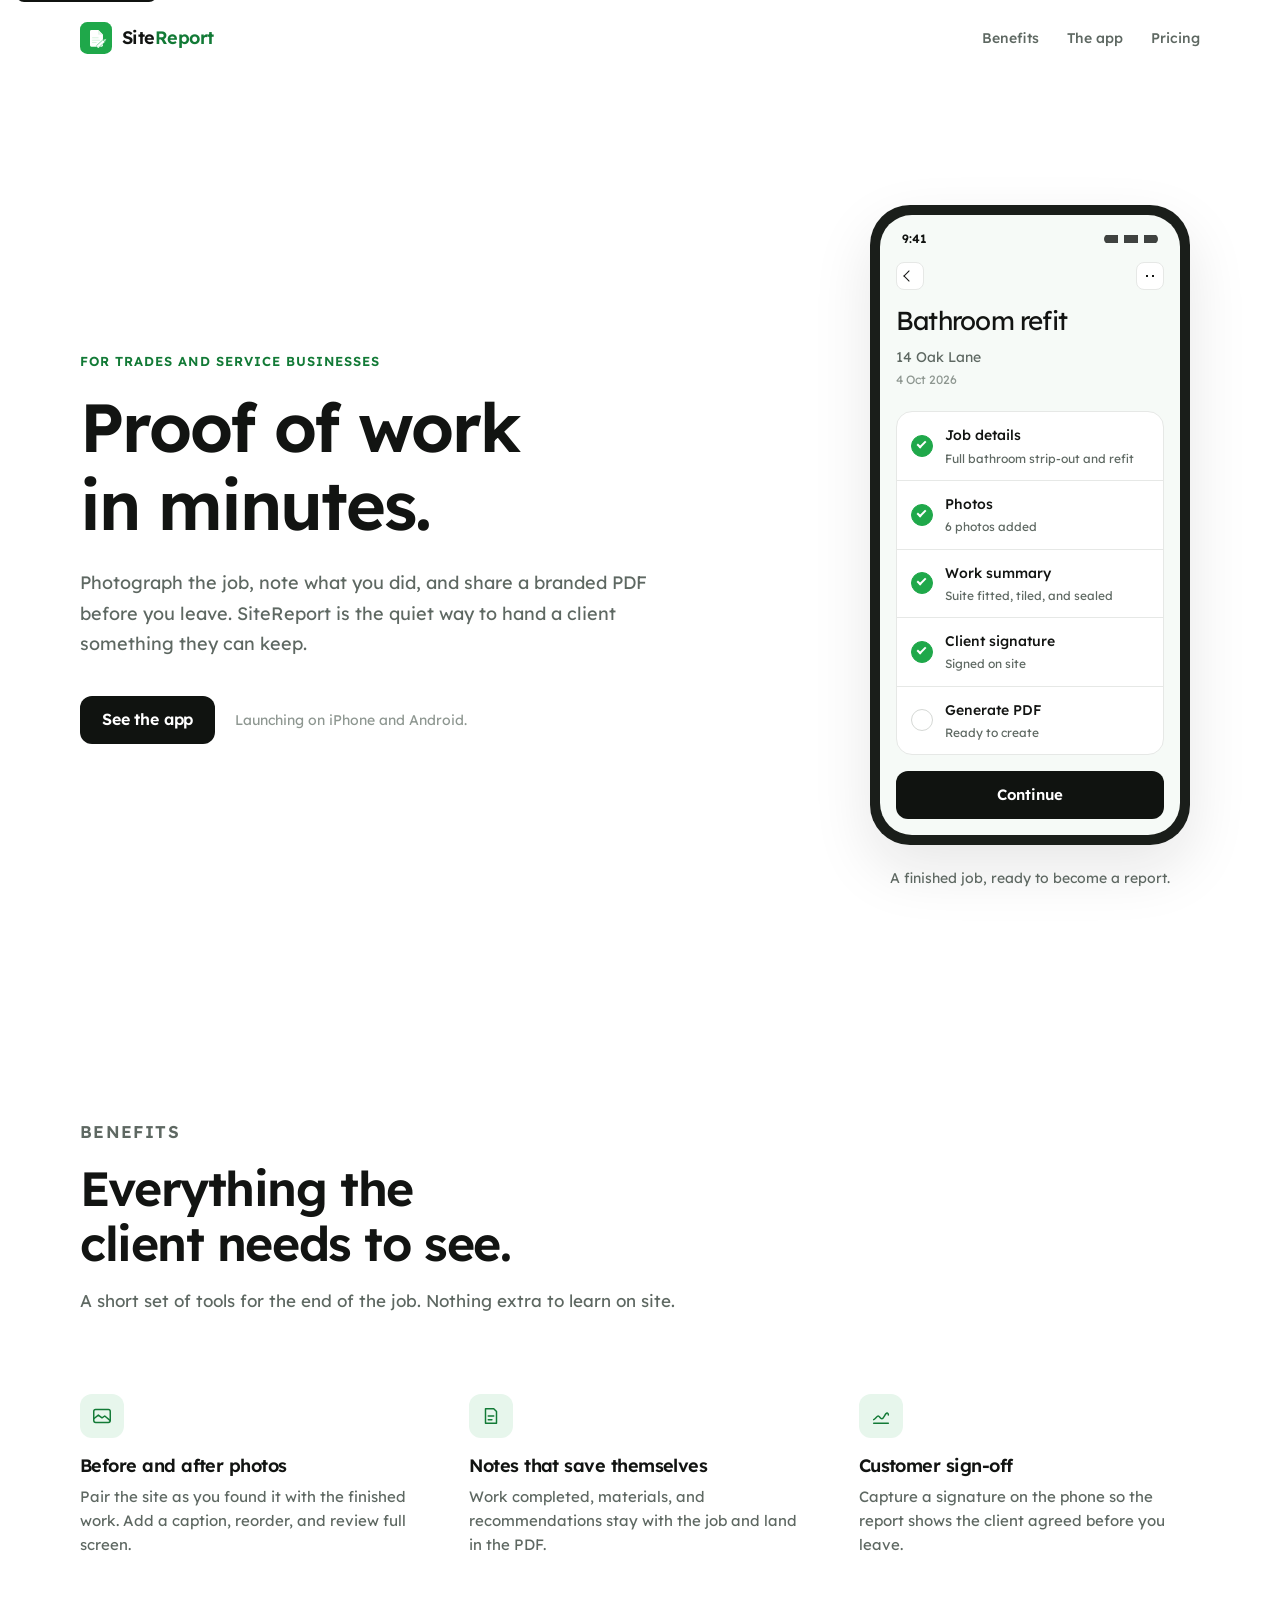
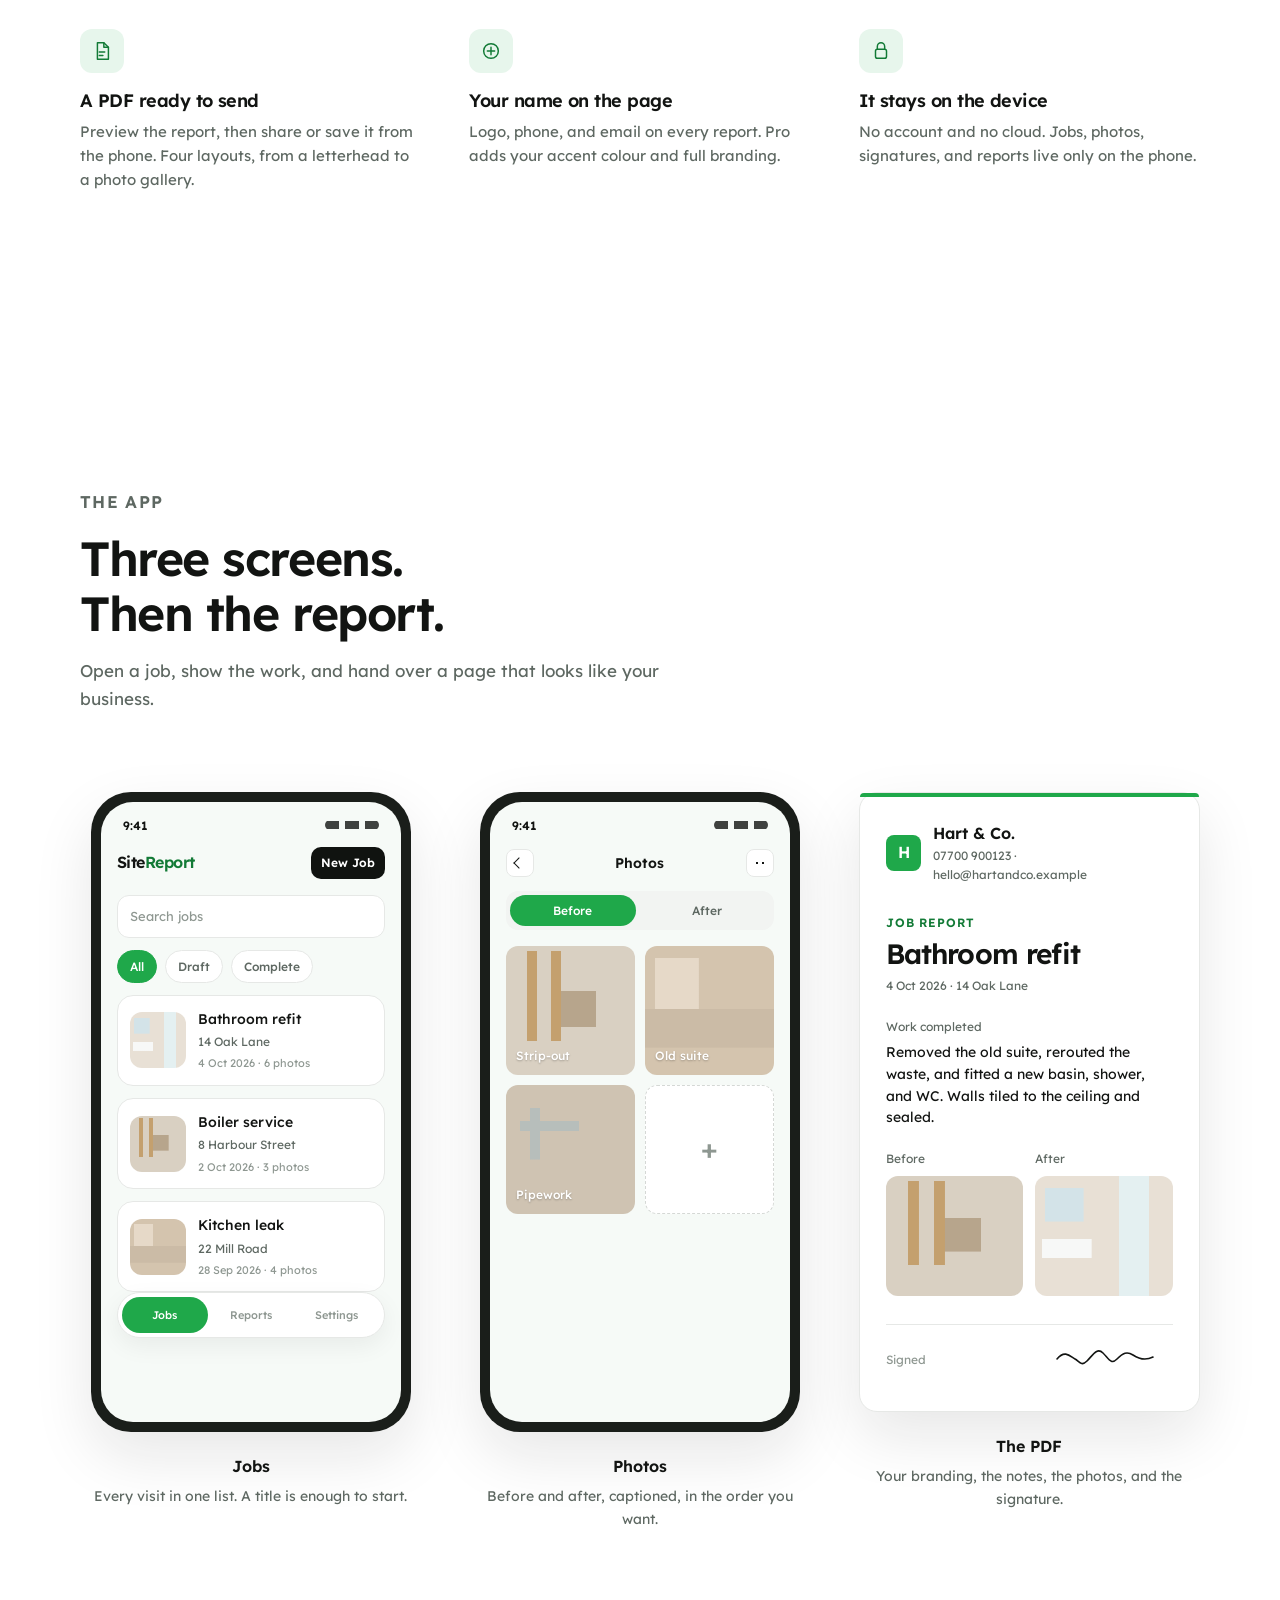
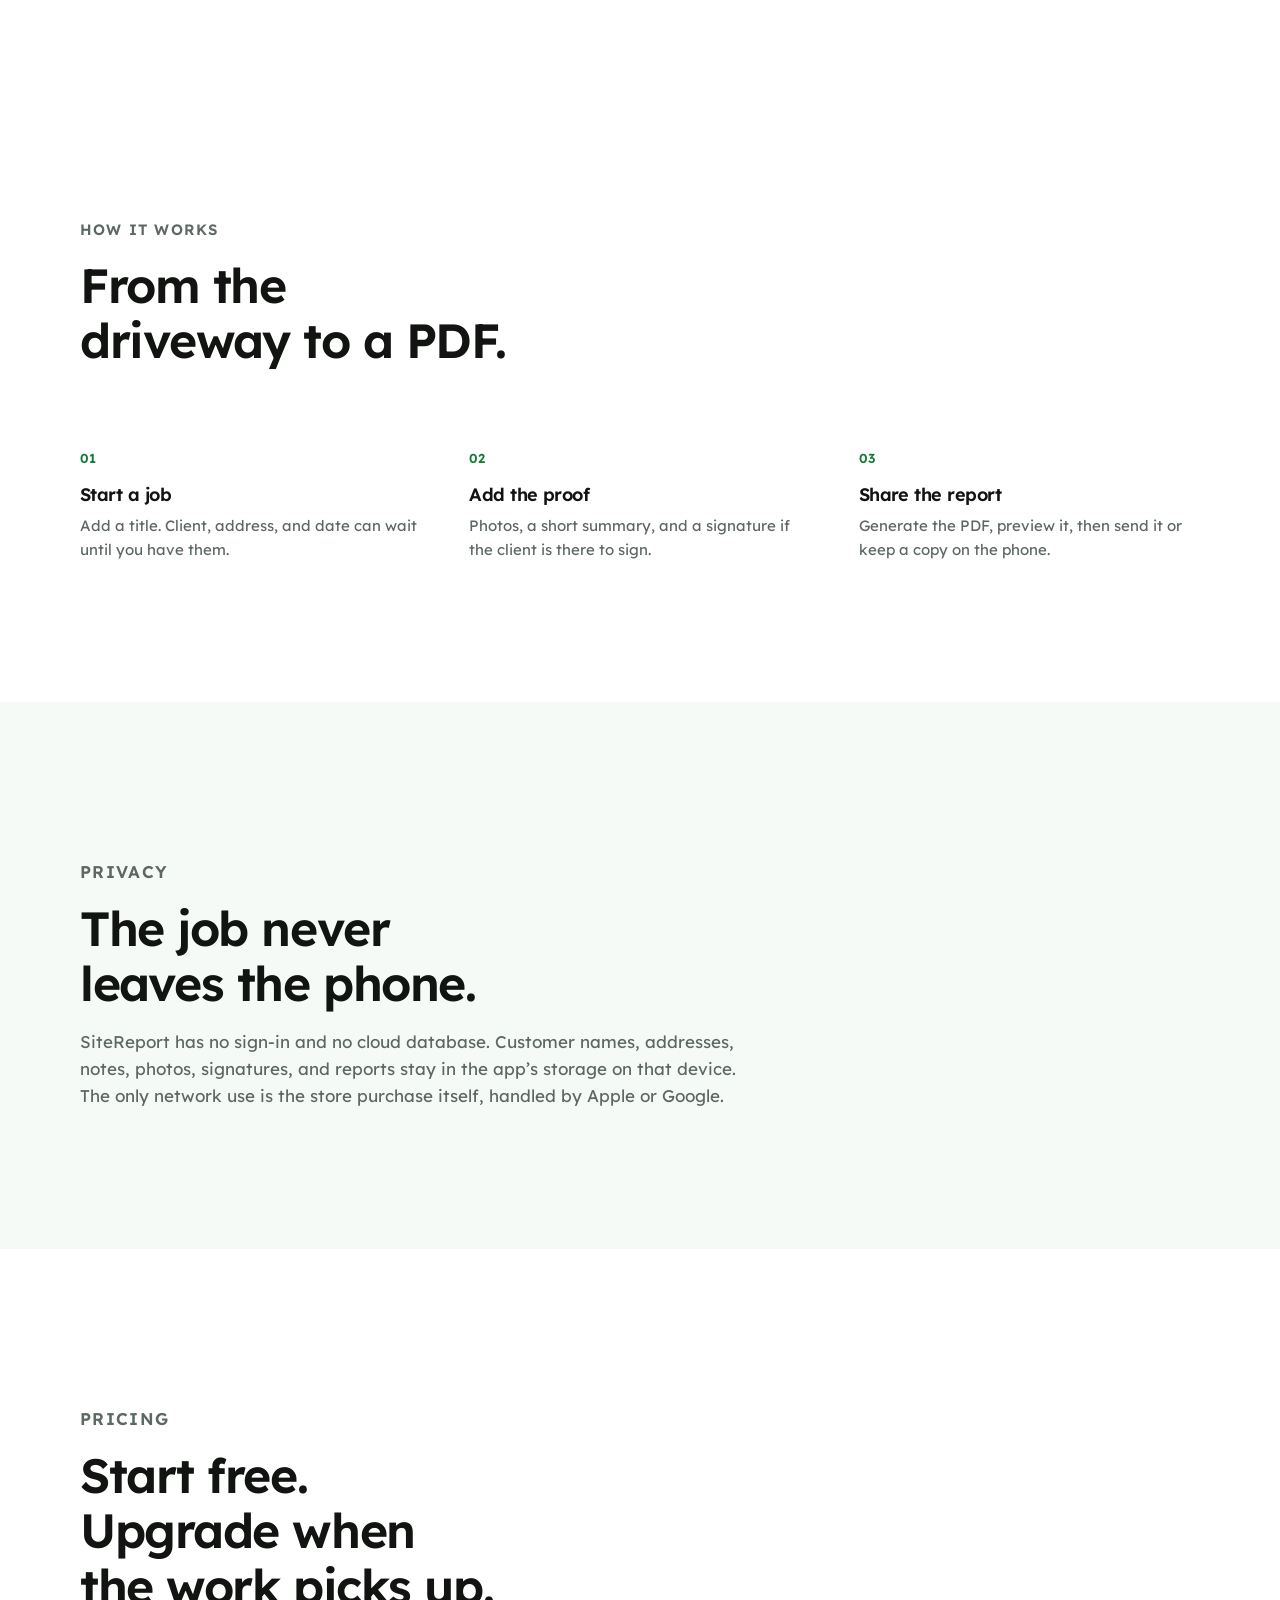
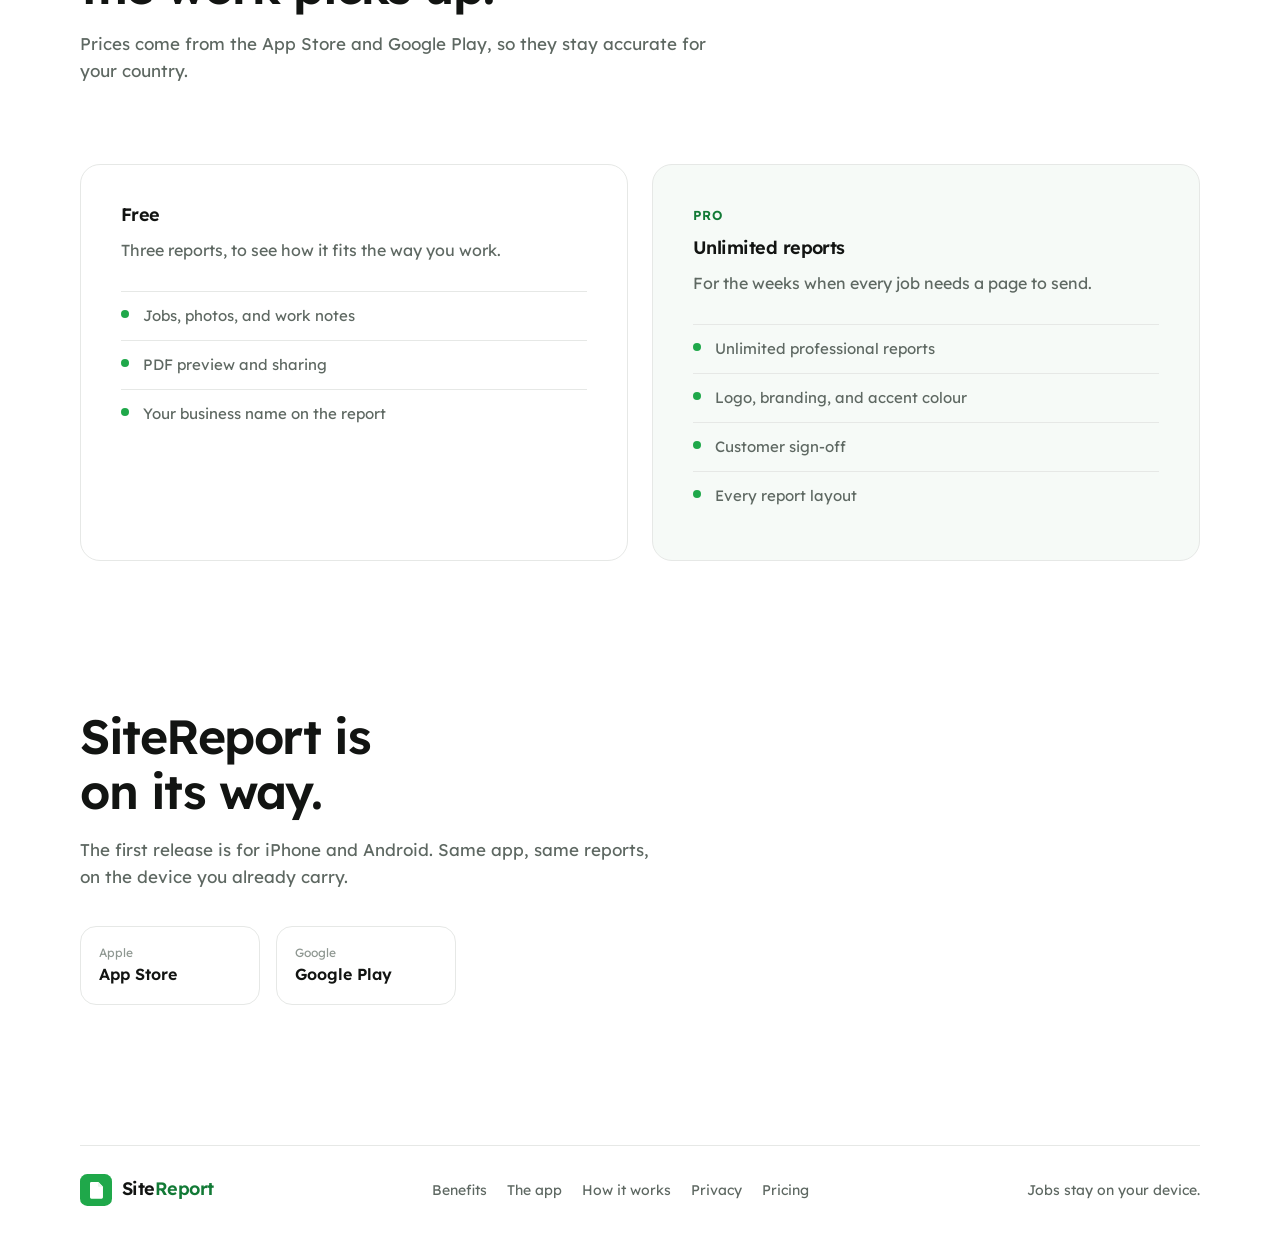
==== index.html @ b3b8bf3b "Add the SiteReport launch site. A quiet page for the app, with the product screens and the benefits " ====
<!DOCTYPE html>
<html lang="en">
  <head>
    <meta charset="utf-8" />
    <meta name="viewport" content="width=device-width, initial-scale=1" />
    <title>SiteReport — Proof of work in minutes</title>
    <meta
      name="description"
      content="SiteReport turns before-and-after photos, work notes, and an optional customer signature into a branded PDF. Built for trades and small service businesses. Jobs stay on the device."
    />
    <meta name="theme-color" content="#ffffff" />
    <link rel="icon" href="favicon.svg" type="image/svg+xml" />
    <link rel="preconnect" href="https://fonts.googleapis.com" />
    <link rel="preconnect" href="https://fonts.gstatic.com" crossorigin />
    <link
      href="https://fonts.googleapis.com/css2?family=Lexend:wght@400;500;600&display=swap"
      rel="stylesheet"
    />
    <link rel="stylesheet" href="styles.css" />
  </head>
  <body>
    <a class="skip" href="#main">Skip to content</a>

    <header class="nav">
      <div class="nav-inner">
        <a class="wordmark" href="#top" aria-label="SiteReport home">
          <svg class="mark" viewBox="0 0 96 96" aria-hidden="true">
            <rect width="96" height="96" rx="22" fill="#1FA84A" />
            <path
              d="M34 24h20.2a3 3 0 0 1 2.1.9L68 36.6a3 3 0 0 1 .9 2.1V70a4 4 0 0 1-4 4H34a4 4 0 0 1-4-4V28a4 4 0 0 1 4-4z"
              fill="#fff"
            />
            <path d="M54 24.8V36a2 2 0 0 0 2 2h11.2" fill="#E7F6EC" />
            <rect x="36" y="46" width="20" height="3" rx="1.5" fill="#D7F3E0" />
            <rect x="36" y="53" width="24" height="3" rx="1.5" fill="#D7F3E0" />
            <rect x="36" y="60" width="14" height="3" rx="1.5" fill="#D7F3E0" />
            <g transform="rotate(-42 66 64)">
              <rect x="48" y="58" width="28" height="9" rx="1.6" fill="#fff" stroke="#1FA84A" stroke-width="1.4" />
              <path d="M76 58.4L85 62.5L76 66.6Z" fill="#fff" stroke="#1FA84A" stroke-width="1.2" />
              <rect x="48" y="58" width="5" height="9" rx="1" fill="#E7F6EC" />
            </g>
          </svg>
          <span class="wordmark-name">Site<span>Report</span></span>
        </a>
        <nav class="nav-links" aria-label="Page">
          <a href="#benefits">Benefits</a>
          <a href="#app">The app</a>
          <a href="#pricing">Pricing</a>
        </nav>
      </div>
    </header>

    <main id="main">
      <section class="hero" id="top">
        <div class="hero-copy">
          <p class="eyebrow">For trades and service businesses</p>
          <h1>Proof of work in minutes.</h1>
          <p class="lede">
            Photograph the job, note what you did, and share a branded PDF before you leave.
            SiteReport is the quiet way to hand a client something they can keep.
          </p>
          <div class="hero-actions">
            <a class="btn" href="#app">See the app</a>
            <p class="hero-note">Launching on iPhone and Android.</p>
          </div>
        </div>

        <figure class="hero-device">
          <div class="device" aria-hidden="true">
            <div class="device-screen">
              <div class="status">
                <span>9:41</span>
                <span class="status-icons"></span>
              </div>
              <div class="ui-pad ui-job">
                <div class="ui-topbar">
                  <span class="back"></span>
                  <span class="more"></span>
                </div>
                <p class="ui-title">Bathroom refit</p>
                <p class="ui-sub">14 Oak Lane</p>
                <p class="ui-meta">4 Oct 2026</p>

                <div class="ui-list">
                  <div class="ui-row">
                    <span class="check on"></span>
                    <span>
                      <strong>Job details</strong>
                      <em>Full bathroom strip-out and refit</em>
                    </span>
                  </div>
                  <div class="ui-row">
                    <span class="check on"></span>
                    <span>
                      <strong>Photos</strong>
                      <em>6 photos added</em>
                    </span>
                  </div>
                  <div class="ui-row">
                    <span class="check on"></span>
                    <span>
                      <strong>Work summary</strong>
                      <em>Suite fitted, tiled, and sealed</em>
                    </span>
                  </div>
                  <div class="ui-row">
                    <span class="check on"></span>
                    <span>
                      <strong>Client signature</strong>
                      <em>Signed on site</em>
                    </span>
                  </div>
                  <div class="ui-row last">
                    <span class="check"></span>
                    <span>
                      <strong>Generate PDF</strong>
                      <em>Ready to create</em>
                    </span>
                  </div>
                </div>
              </div>
              <div class="ui-cta-wrap">
                <div class="ui-cta">Continue</div>
              </div>
            </div>
          </div>
          <figcaption>A finished job, ready to become a report.</figcaption>
        </figure>
      </section>

      <section class="section" id="benefits">
        <div class="section-intro">
          <p class="eyebrow">Benefits</p>
          <h2>Everything the client needs to see.</h2>
          <p>A short set of tools for the end of the job. Nothing extra to learn on site.</p>
        </div>

        <ul class="benefits">
          <li>
            <span class="benefit-icon" aria-hidden="true">
              <svg viewBox="0 0 24 24"><rect x="3" y="5" width="18" height="14" rx="2" /><path d="M3 15l5-4 4 3 3-2 6 5" /></svg>
            </span>
            <h3>Before and after photos</h3>
            <p>Pair the site as you found it with the finished work. Add a caption, reorder, and review full screen.</p>
          </li>
          <li>
            <span class="benefit-icon" aria-hidden="true">
              <svg viewBox="0 0 24 24"><path d="M6 4h9l3 3v13H6z" /><path d="M9 12h6M9 16h4" /></svg>
            </span>
            <h3>Notes that save themselves</h3>
            <p>Work completed, materials, and recommendations stay with the job and land in the PDF.</p>
          </li>
          <li>
            <span class="benefit-icon" aria-hidden="true">
              <svg viewBox="0 0 24 24"><path d="M4 16c2-1 3.5-4 5-4s2 3 4 3 3-5 5-6 2 2 2 2" /><path d="M4 20h16" /></svg>
            </span>
            <h3>Customer sign-off</h3>
            <p>Capture a signature on the phone so the report shows the client agreed before you leave.</p>
          </li>
          <li>
            <span class="benefit-icon" aria-hidden="true">
              <svg viewBox="0 0 24 24"><path d="M7 3h7l5 5v13H7z" /><path d="M14 3v5h5" /><path d="M9 13h6M9 17h4" /></svg>
            </span>
            <h3>A PDF ready to send</h3>
            <p>Preview the report, then share or save it from the phone. Four layouts, from a letterhead to a photo gallery.</p>
          </li>
          <li>
            <span class="benefit-icon" aria-hidden="true">
              <svg viewBox="0 0 24 24"><circle cx="12" cy="12" r="8" /><path d="M12 8v8M8 12h8" /></svg>
            </span>
            <h3>Your name on the page</h3>
            <p>Logo, phone, and email on every report. Pro adds your accent colour and full branding.</p>
          </li>
          <li>
            <span class="benefit-icon" aria-hidden="true">
              <svg viewBox="0 0 24 24"><rect x="6" y="10" width="12" height="10" rx="2" /><path d="M8 10V7a4 4 0 0 1 8 0v3" /></svg>
            </span>
            <h3>It stays on the device</h3>
            <p>No account and no cloud. Jobs, photos, signatures, and reports live only on the phone.</p>
          </li>
        </ul>
      </section>

      <section class="section gallery" id="app">
        <div class="section-intro">
          <p class="eyebrow">The app</p>
          <h2>Three screens. Then the report.</h2>
          <p>Open a job, show the work, and hand over a page that looks like your business.</p>
        </div>

        <div class="shots">
          <figure>
            <div class="device" aria-hidden="true">
              <div class="device-screen">
                <div class="status"><span>9:41</span><span class="status-icons"></span></div>
                <div class="ui-pad">
                  <div class="ui-brandrow">
                    <span class="mini-word">Site<span>Report</span></span>
                    <span class="mini-btn">New Job</span>
                  </div>
                  <div class="search">Search jobs</div>
                  <div class="chips">
                    <span class="chip on">All</span>
                    <span class="chip">Draft</span>
                    <span class="chip">Complete</span>
                  </div>
                  <div class="job-card">
                    <span class="thumb after"></span>
                    <span>
                      <strong>Bathroom refit</strong>
                      <em>14 Oak Lane</em>
                      <small>4 Oct 2026 · 6 photos</small>
                    </span>
                  </div>
                  <div class="job-card">
                    <span class="thumb rough"></span>
                    <span>
                      <strong>Boiler service</strong>
                      <em>8 Harbour Street</em>
                      <small>2 Oct 2026 · 3 photos</small>
                    </span>
                  </div>
                  <div class="job-card">
                    <span class="thumb tile"></span>
                    <span>
                      <strong>Kitchen leak</strong>
                      <em>22 Mill Road</em>
                      <small>28 Sep 2026 · 4 photos</small>
                    </span>
                  </div>
                </div>
                <div class="tabbar">
                  <div class="pill">
                    <span class="tab on">Jobs</span>
                    <span class="tab">Reports</span>
                    <span class="tab">Settings</span>
                  </div>
                </div>
              </div>
            </div>
            <figcaption>
              <strong>Jobs</strong>
              <span>Every visit in one list. A title is enough to start.</span>
            </figcaption>
          </figure>

          <figure>
            <div class="device" aria-hidden="true">
              <div class="device-screen">
                <div class="status"><span>9:41</span><span class="status-icons"></span></div>
                <div class="ui-pad">
                  <div class="ui-topbar">
                    <span class="back"></span>
                    <span class="screen-label">Photos</span>
                    <span class="more"></span>
                  </div>
                  <div class="segments">
                    <span class="seg on">Before</span>
                    <span class="seg">After</span>
                  </div>
                  <div class="photo-grid">
                    <div class="frame rough"><span>Strip-out</span></div>
                    <div class="frame rough alt"><span>Old suite</span></div>
                    <div class="frame rough deep"><span>Pipework</span></div>
                    <div class="frame add">+</div>
                  </div>
                </div>
              </div>
            </div>
            <figcaption>
              <strong>Photos</strong>
              <span>Before and after, captioned, in the order you want.</span>
            </figcaption>
          </figure>

          <figure class="paper-figure">
            <div class="paper" aria-hidden="true">
              <div class="paper-rule"></div>
              <div class="paper-head">
                <span class="paper-logo">H</span>
                <div>
                  <p class="paper-business">Hart &amp; Co.</p>
                  <p class="paper-contact">07700 900123 · hello@hartandco.example</p>
                </div>
              </div>
              <p class="paper-kicker">Job report</p>
              <h3 class="paper-title">Bathroom refit</h3>
              <p class="paper-meta">4 Oct 2026 · 14 Oak Lane</p>
              <div class="paper-block">
                <p class="paper-label">Work completed</p>
                <p>Removed the old suite, rerouted the waste, and fitted a new basin, shower, and WC. Walls tiled to the ceiling and sealed.</p>
              </div>
              <div class="compare">
                <div>
                  <p class="paper-label">Before</p>
                  <div class="frame rough small"></div>
                </div>
                <div>
                  <p class="paper-label">After</p>
                  <div class="frame after small"></div>
                </div>
              </div>
              <div class="signoff">
                <span>Signed</span>
                <svg viewBox="0 0 120 28" aria-hidden="true">
                  <path d="M4 18c8-10 14-2 18 0s6 8 12 2 10-14 16-8 8 12 14 6 10-8 16-4 12 6 20 2" />
                </svg>
              </div>
            </div>
            <figcaption>
              <strong>The PDF</strong>
              <span>Your branding, the notes, the photos, and the signature.</span>
            </figcaption>
          </figure>
        </div>
      </section>

      <section class="section steps" id="how">
        <div class="section-intro">
          <p class="eyebrow">How it works</p>
          <h2>From the driveway to a PDF.</h2>
        </div>
        <ol>
          <li>
            <span>01</span>
            <h3>Start a job</h3>
            <p>Add a title. Client, address, and date can wait until you have them.</p>
          </li>
          <li>
            <span>02</span>
            <h3>Add the proof</h3>
            <p>Photos, a short summary, and a signature if the client is there to sign.</p>
          </li>
          <li>
            <span>03</span>
            <h3>Share the report</h3>
            <p>Generate the PDF, preview it, then send it or keep a copy on the phone.</p>
          </li>
        </ol>
      </section>

      <section class="privacy" id="privacy">
        <div class="privacy-inner">
          <p class="eyebrow">Privacy</p>
          <h2>The job never leaves the phone.</h2>
          <p>
            SiteReport has no sign-in and no cloud database. Customer names, addresses, notes,
            photos, signatures, and reports stay in the app’s storage on that device. The only
            network use is the store purchase itself, handled by Apple or Google.
          </p>
        </div>
      </section>

      <section class="section" id="pricing">
        <div class="section-intro">
          <p class="eyebrow">Pricing</p>
          <h2>Start free. Upgrade when the work picks up.</h2>
          <p>Prices come from the App Store and Google Play, so they stay accurate for your country.</p>
        </div>
        <div class="plans">
          <article>
            <h3>Free</h3>
            <p class="plan-lead">Three reports, to see how it fits the way you work.</p>
            <ul>
              <li>Jobs, photos, and work notes</li>
              <li>PDF preview and sharing</li>
              <li>Your business name on the report</li>
            </ul>
          </article>
          <article class="plan-pro">
            <p class="plan-tag">Pro</p>
            <h3>Unlimited reports</h3>
            <p class="plan-lead">For the weeks when every job needs a page to send.</p>
            <ul>
              <li>Unlimited professional reports</li>
              <li>Logo, branding, and accent colour</li>
              <li>Customer sign-off</li>
              <li>Every report layout</li>
            </ul>
          </article>
        </div>
      </section>

      <section class="launch" id="download">
        <div class="launch-inner">
          <h2>SiteReport is on its way.</h2>
          <p>The first release is for iPhone and Android. Same app, same reports, on the device you already carry.</p>
          <div class="stores">
            <div>
              <span>Apple</span>
              <strong>App Store</strong>
            </div>
            <div>
              <span>Google</span>
              <strong>Google Play</strong>
            </div>
          </div>
        </div>
      </section>
    </main>

    <footer class="footer">
      <a class="wordmark" href="#top" aria-label="SiteReport home">
        <svg class="mark" viewBox="0 0 96 96" aria-hidden="true">
          <rect width="96" height="96" rx="22" fill="#1FA84A" />
          <path
            d="M34 24h20.2a3 3 0 0 1 2.1.9L68 36.6a3 3 0 0 1 .9 2.1V70a4 4 0 0 1-4 4H34a4 4 0 0 1-4-4V28a4 4 0 0 1 4-4z"
            fill="#fff"
          />
          <path d="M54 24.8V36a2 2 0 0 0 2 2h11.2" fill="#E7F6EC" />
        </svg>
        <span class="wordmark-name">Site<span>Report</span></span>
      </a>
      <nav class="footer-links" aria-label="Page">
        <a href="#benefits">Benefits</a>
        <a href="#app">The app</a>
        <a href="#how">How it works</a>
        <a href="#privacy">Privacy</a>
        <a href="#pricing">Pricing</a>
      </nav>
      <p>Jobs stay on your device.</p>
    </footer>
  </body>
</html>
---- styles.css ----
:root {
  --ink: #121412;
  --muted: #5e6862;
  --faint: #8e9791;
  --line: #e6e8e6;
  --line-strong: #d5d8d5;
  --paper: #ffffff;
  --wash: #f6faf7;
  --sunken: #f2f4f2;
  --accent: #1fa84a;
  --accent-deep: #127a36;
  --accent-soft: #e7f6ec;
  --dark: #101310;
  --shadow: 0 24px 60px rgba(16, 19, 16, 0.1);
  --content: 1120px;
  --gutter: clamp(20px, 4vw, 40px);
  --font: "Lexend", "Avenir Next", "Segoe UI", sans-serif;
}

*,
*::before,
*::after {
  box-sizing: border-box;
}

html {
  scroll-behavior: smooth;
}

body {
  margin: 0;
  color: var(--ink);
  background: var(--paper);
  font-family: var(--font);
  font-size: 16px;
  line-height: 1.6;
  font-weight: 400;
}

img,
svg {
  display: block;
  max-width: 100%;
}

a {
  color: inherit;
  text-decoration-thickness: 1px;
  text-underline-offset: 3px;
}

h1,
h2,
h3,
p {
  margin: 0;
}

h1,
h2,
h3 {
  font-weight: 600;
  letter-spacing: -0.03em;
  line-height: 1.15;
  text-wrap: balance;
}

.skip {
  position: absolute;
  left: 16px;
  top: -40px;
  background: var(--dark);
  color: #fff;
  padding: 8px 12px;
  border-radius: 8px;
  z-index: 20;
}

.skip:focus {
  top: 12px;
}

.nav {
  position: sticky;
  top: 0;
  z-index: 10;
  background: rgba(255, 255, 255, 0.92);
  backdrop-filter: blur(16px);
  border-bottom: 1px solid transparent;
}

.nav-inner,
.hero,
.section,
.privacy-inner,
.launch-inner,
.footer {
  width: min(var(--content), calc(100% - var(--gutter) * 2));
  margin-inline: auto;
}

.nav-inner {
  display: flex;
  align-items: center;
  justify-content: space-between;
  min-height: 76px;
  gap: 24px;
}

.wordmark {
  display: inline-flex;
  align-items: center;
  gap: 10px;
  text-decoration: none;
  color: var(--ink);
}

.mark {
  width: 32px;
  height: 32px;
  flex: none;
}

.wordmark-name {
  font-size: 18px;
  font-weight: 600;
  letter-spacing: -0.03em;
}

.wordmark-name span,
.mini-word span {
  color: var(--accent-deep);
}

.nav-links {
  display: flex;
  gap: 28px;
}

.nav-links a {
  color: var(--muted);
  text-decoration: none;
  font-size: 14px;
  font-weight: 500;
}

.nav-links a:hover {
  color: var(--ink);
}

.hero {
  display: grid;
  grid-template-columns: minmax(0, 1.1fr) minmax(280px, 340px);
  gap: clamp(48px, 8vw, 120px);
  align-items: center;
  padding: clamp(72px, 10vw, 128px) 0 clamp(40px, 6vw, 72px);
}

.eyebrow {
  margin-bottom: 16px;
  color: var(--accent-deep);
  font-size: 13px;
  font-weight: 600;
  letter-spacing: 0.08em;
  text-transform: uppercase;
}

.hero h1 {
  font-size: clamp(44px, 5.4vw, 68px);
  max-width: 11ch;
}

.lede,
.section-intro p,
.privacy p,
.launch p,
.plan-lead {
  color: var(--muted);
}

.lede {
  max-width: 38rem;
  margin-top: 24px;
  font-size: 18px;
  line-height: 1.7;
}

.hero-actions {
  display: flex;
  align-items: center;
  gap: 20px;
  margin-top: 36px;
  flex-wrap: wrap;
}

.btn {
  display: inline-flex;
  align-items: center;
  justify-content: center;
  min-height: 48px;
  padding: 0 22px;
  border-radius: 12px;
  background: var(--dark);
  color: #fff;
  text-decoration: none;
  font-weight: 600;
  letter-spacing: -0.01em;
}

.btn:hover {
  background: #262b26;
}

.hero-note {
  color: var(--faint);
  font-size: 14px;
}

.hero-device {
  margin: 0;
}

.hero-device figcaption,
.shots figcaption span {
  color: var(--muted);
}

.hero-device figcaption {
  margin-top: 22px;
  text-align: center;
  font-size: 14px;
}

.device {
  width: min(100%, 320px);
  margin-inline: auto;
  padding: 10px;
  border-radius: 40px;
  background: #1a1e1a;
  box-shadow: var(--shadow);
}

.device-screen {
  display: flex;
  flex-direction: column;
  min-height: 620px;
  overflow: hidden;
  border-radius: 32px;
  background: var(--wash);
  color: var(--ink);
}

.status {
  display: flex;
  justify-content: space-between;
  align-items: center;
  padding: 14px 22px 0;
  font-size: 12px;
  font-weight: 600;
}

.status-icons {
  width: 54px;
  height: 10px;
  border-radius: 99px;
  background:
    linear-gradient(#121412, #121412) 0 50% / 14px 8px no-repeat,
    linear-gradient(#121412, #121412) 20px 50% / 14px 8px no-repeat,
    linear-gradient(#121412, #121412) 40px 50% / 14px 8px no-repeat;
  opacity: 0.8;
}

.ui-pad {
  padding: 12px 16px 0;
}

.ui-topbar,
.ui-brandrow {
  display: flex;
  align-items: center;
  justify-content: space-between;
  min-height: 32px;
}

.back,
.more {
  width: 28px;
  height: 28px;
  border-radius: 8px;
  background: var(--paper);
  border: 1px solid var(--line);
  position: relative;
}

.back::before {
  content: "";
  position: absolute;
  inset: 9px 10px 9px 8px;
  border-left: 1.5px solid var(--ink);
  border-bottom: 1.5px solid var(--ink);
  transform: rotate(45deg);
}

.more::before {
  content: "";
  position: absolute;
  left: 7px;
  right: 7px;
  top: 12px;
  height: 2px;
  background: radial-gradient(circle, var(--ink) 1.2px, transparent 1.4px) 0 0 / 6px 2px;
}

.screen-label {
  font-size: 14px;
  font-weight: 600;
}

.ui-title,
.paper-title {
  margin-top: 8px;
  font-size: 26px;
  letter-spacing: -0.03em;
}

.ui-sub {
  margin-top: 4px;
  color: var(--muted);
  font-size: 14px;
}

.ui-meta {
  margin-top: 2px;
  color: var(--faint);
  font-size: 12px;
}

.ui-list {
  margin-top: 22px;
  background: var(--paper);
  border: 1px solid var(--line);
  border-radius: 16px;
  overflow: hidden;
}

.ui-row {
  display: flex;
  gap: 12px;
  align-items: center;
  padding: 12px 14px;
  border-bottom: 1px solid var(--line);
}

.ui-row.last {
  border-bottom: 0;
}

.ui-row strong,
.job-card strong {
  display: block;
  font-size: 14px;
  font-weight: 500;
}

.ui-row em,
.job-card em {
  display: block;
  margin-top: 2px;
  color: var(--muted);
  font-style: normal;
  font-size: 12px;
}

.check {
  width: 22px;
  height: 22px;
  flex: none;
  border-radius: 50%;
  border: 1.5px solid var(--line-strong);
}

.check.on {
  border-color: var(--accent);
  background: var(--accent);
}

.check.on::after {
  content: "";
  display: block;
  width: 5px;
  height: 9px;
  margin: 3px 0 0 7px;
  border: solid #fff;
  border-width: 0 2px 2px 0;
  transform: rotate(45deg);
}

.ui-cta-wrap {
  margin-top: auto;
  padding: 16px;
}

.ui-cta,
.mini-btn {
  display: flex;
  align-items: center;
  justify-content: center;
  height: 48px;
  border-radius: 12px;
  background: var(--dark);
  color: #fff;
  font-size: 15px;
  font-weight: 600;
}

.mini-btn {
  height: 32px;
  padding: 0 10px;
  border-radius: 10px;
  font-size: 12px;
}

.tabbar {
  padding: 0 16px 16px;
}

.pill {
  display: grid;
  grid-template-columns: repeat(3, 1fr);
  padding: 4px;
  border-radius: 999px;
  background: var(--paper);
  border: 1px solid var(--line);
  box-shadow: 0 8px 24px rgba(16, 19, 16, 0.06);
}

.tab {
  display: flex;
  align-items: center;
  justify-content: center;
  min-height: 36px;
  border-radius: 999px;
  color: var(--faint);
  font-size: 11px;
  font-weight: 500;
}

.tab.on {
  background: var(--accent);
  color: #fff;
}

.section {
  padding: clamp(88px, 12vw, 140px) 0;
}

.section-intro {
  max-width: 640px;
  margin-bottom: clamp(48px, 7vw, 80px);
}

.section-intro h2,
.privacy h2,
.launch h2 {
  font-size: clamp(32px, 4vw, 48px);
  max-width: 16ch;
}

.section-intro p,
.privacy p {
  margin-top: 16px;
  font-size: 17px;
  max-width: 42rem;
}

.benefits {
  display: grid;
  grid-template-columns: repeat(3, minmax(0, 1fr));
  gap: 72px 48px;
  margin: 0;
  padding: 0;
  list-style: none;
}

.benefit-icon {
  display: grid;
  place-items: center;
  width: 44px;
  height: 44px;
  margin-bottom: 18px;
  border-radius: 12px;
  background: var(--accent-soft);
}

.benefit-icon svg {
  width: 22px;
  height: 22px;
  fill: none;
  stroke: var(--accent-deep);
  stroke-width: 1.6;
  stroke-linecap: round;
  stroke-linejoin: round;
}

.benefits h3,
.steps h3,
.plans h3 {
  font-size: 18px;
}

.benefits p,
.steps p,
.plans li {
  margin-top: 8px;
  color: var(--muted);
  font-size: 15px;
}

.shots {
  display: grid;
  grid-template-columns: repeat(3, minmax(0, 1fr));
  gap: clamp(28px, 4vw, 48px);
  align-items: start;
}

.shots figure {
  margin: 0;
}

.shots figcaption {
  display: grid;
  gap: 6px;
  margin-top: 22px;
  text-align: center;
}

.shots figcaption strong {
  font-weight: 600;
}

.shots figcaption span {
  font-size: 14px;
}

.mini-word {
  font-size: 16px;
  font-weight: 600;
  letter-spacing: -0.03em;
}

.search {
  margin-top: 16px;
  padding: 10px 12px;
  border-radius: 12px;
  background: var(--paper);
  border: 1px solid var(--line);
  color: var(--faint);
  font-size: 13px;
}

.chips,
.segments {
  display: flex;
  gap: 8px;
  margin-top: 12px;
}

.chip,
.seg {
  padding: 6px 12px;
  border-radius: 999px;
  background: var(--paper);
  border: 1px solid var(--line);
  color: var(--muted);
  font-size: 12px;
  font-weight: 500;
}

.chip.on,
.seg.on {
  background: var(--accent);
  border-color: var(--accent);
  color: #fff;
}

.segments {
  padding: 4px;
  border-radius: 12px;
  background: var(--sunken);
}

.seg {
  flex: 1;
  text-align: center;
  border: 0;
  background: transparent;
}

.job-card {
  display: flex;
  gap: 12px;
  align-items: center;
  margin-top: 12px;
  padding: 12px;
  border-radius: 16px;
  background: var(--paper);
  border: 1px solid var(--line);
}

.job-card small {
  display: block;
  margin-top: 4px;
  color: var(--faint);
  font-size: 11px;
}

.thumb,
.frame {
  position: relative;
  overflow: hidden;
  border-radius: 12px;
  background: #e7dfd4;
}

.thumb {
  width: 56px;
  height: 56px;
  flex: none;
}

.photo-grid {
  display: grid;
  grid-template-columns: 1fr 1fr;
  gap: 10px;
  margin-top: 16px;
}

.frame {
  aspect-ratio: 1;
}

.frame span {
  position: absolute;
  left: 10px;
  bottom: 10px;
  color: #fff;
  font-size: 12px;
  font-weight: 500;
  text-shadow: 0 1px 2px rgba(0, 0, 0, 0.25);
}

.frame.add {
  display: grid;
  place-items: center;
  background: var(--paper);
  border: 1px dashed var(--line-strong);
  color: var(--faint);
  font-size: 28px;
  font-weight: 500;
}

.frame.rough,
.thumb.rough {
  background:
    linear-gradient(#c4a06e, #c4a06e) 18% 12% / 8% 70% no-repeat,
    linear-gradient(#c4a06e, #c4a06e) 38% 12% / 8% 70% no-repeat,
    linear-gradient(#b7a58c, #b7a58c) 58% 48% / 28% 28% no-repeat,
    #d9d0c2;
}

.frame.rough.alt,
.thumb.tile {
  background:
    linear-gradient(#cbbba6, #cbbba6) 0 70% / 100% 30% no-repeat,
    linear-gradient(#e6d9c8, #e6d9c8) 12% 16% / 34% 40% no-repeat,
    #d4c4ae;
}

.frame.rough.deep {
  background:
    linear-gradient(#b7bebb, #b7bebb) 20% 30% / 46% 8% no-repeat,
    linear-gradient(#b7bebb, #b7bebb) 20% 30% / 8% 40% no-repeat,
    #cfc3b2;
}

.frame.after,
.thumb.after,
.frame.after.small {
  background:
    linear-gradient(#d3e3e8, #d3e3e8) 10% 14% / 28% 28% no-repeat,
    linear-gradient(#f7f8f7, #f7f8f7) 8% 62% / 36% 16% no-repeat,
    linear-gradient(#e4f0f1, #e4f0f1) 78% 0 / 22% 100% no-repeat,
    #e8e0d5;
}

.paper {
  min-height: 620px;
  padding: 28px 26px 24px;
  border-radius: 18px;
  background: #fff;
  border: 1px solid var(--line);
  box-shadow: var(--shadow);
}

.paper-rule {
  height: 4px;
  margin: -28px -26px 24px;
  border-radius: 18px 18px 0 0;
  background: var(--accent);
}

.paper-head {
  display: flex;
  gap: 12px;
  align-items: center;
}

.paper-logo {
  display: grid;
  place-items: center;
  width: 36px;
  height: 36px;
  border-radius: 8px;
  background: var(--accent);
  color: #fff;
  font-weight: 600;
}

.paper-business {
  font-weight: 600;
}

.paper-contact,
.paper-kicker,
.paper-meta,
.paper-label {
  color: var(--muted);
  font-size: 12px;
}

.paper-kicker {
  margin-top: 28px;
  letter-spacing: 0.08em;
  text-transform: uppercase;
  font-weight: 600;
  color: var(--accent-deep);
}

.paper-title {
  margin-top: 6px;
  font-size: 28px;
}

.paper-meta {
  margin-top: 6px;
}

.paper-block {
  margin-top: 22px;
}

.paper-block p:last-child {
  margin-top: 6px;
  font-size: 14px;
  line-height: 1.55;
}

.compare {
  display: grid;
  grid-template-columns: 1fr 1fr;
  gap: 12px;
  margin-top: 20px;
}

.frame.small {
  height: 120px;
  margin-top: 8px;
  aspect-ratio: auto;
}

.signoff {
  display: flex;
  align-items: flex-end;
  justify-content: space-between;
  margin-top: 28px;
  padding-top: 16px;
  border-top: 1px solid var(--line);
  color: var(--faint);
  font-size: 12px;
}

.signoff svg {
  width: 120px;
  height: 28px;
  fill: none;
  stroke: var(--ink);
  stroke-width: 1.6;
  stroke-linecap: round;
}

.steps ol {
  display: grid;
  grid-template-columns: repeat(3, minmax(0, 1fr));
  gap: 48px;
  margin: 0;
  padding: 0;
  list-style: none;
}

.steps li span {
  display: block;
  margin-bottom: 16px;
  color: var(--accent-deep);
  font-size: 13px;
  font-weight: 600;
  letter-spacing: 0.08em;
}

.privacy {
  background: var(--wash);
}

.privacy-inner {
  padding: clamp(88px, 12vw, 140px) 0;
}

.privacy h2 {
  max-width: 14ch;
}

.plans {
  display: grid;
  grid-template-columns: 1fr 1fr;
  gap: 24px;
}

.plans article {
  padding: clamp(28px, 4vw, 40px);
  border: 1px solid var(--line);
  border-radius: 20px;
}

.plan-pro {
  background: var(--wash);
  border-color: transparent;
}

.plan-tag {
  margin-bottom: 12px;
  color: var(--accent-deep);
  font-size: 13px;
  font-weight: 600;
  letter-spacing: 0.08em;
  text-transform: uppercase;
}

.plan-lead {
  margin-top: 12px;
  max-width: 28rem;
}

.plans ul {
  margin: 28px 0 0;
  padding: 0;
  list-style: none;
}

.plans li {
  position: relative;
  margin-top: 0;
  padding: 12px 0 12px 22px;
  border-top: 1px solid var(--line);
}

.plans li::before {
  content: "";
  position: absolute;
  left: 0;
  top: 18px;
  width: 8px;
  height: 8px;
  border-radius: 50%;
  background: var(--accent);
}

.launch {
  padding-bottom: clamp(88px, 12vw, 140px);
}

.launch-inner {
  padding-top: 8px;
}

.launch h2 {
  max-width: 16ch;
}

.launch p {
  max-width: 36rem;
  margin-top: 16px;
  font-size: 17px;
}

.stores {
  display: flex;
  gap: 16px;
  margin-top: 36px;
  flex-wrap: wrap;
}

.stores div {
  min-width: 180px;
  padding: 16px 18px;
  border: 1px solid var(--line);
  border-radius: 16px;
}

.stores span {
  display: block;
  color: var(--faint);
  font-size: 12px;
}

.stores strong {
  font-weight: 600;
}

.footer {
  display: flex;
  align-items: center;
  justify-content: space-between;
  gap: 20px 32px;
  flex-wrap: wrap;
  padding: 28px 0 36px;
  border-top: 1px solid var(--line);
}

.footer-links {
  display: flex;
  flex-wrap: wrap;
  gap: 8px 20px;
}

.footer-links a {
  color: var(--muted);
  text-decoration: none;
  font-size: 14px;
}

.footer-links a:hover {
  color: var(--ink);
}

.footer p {
  color: var(--muted);
  font-size: 14px;
}

:focus-visible {
  outline: 2px solid var(--accent-deep);
  outline-offset: 3px;
}

@media (max-width: 980px) {
  .hero,
  .benefits,
  .shots,
  .steps ol,
  .plans {
    grid-template-columns: 1fr;
  }

  .hero {
    justify-items: start;
  }

  .hero-device {
    width: min(100%, 360px);
  }

  .benefits {
    gap: 40px;
  }

  .paper,
  .device-screen {
    min-height: 0;
  }
}

@media (max-width: 720px) {
  .nav-links {
    display: none;
  }

  .footer {
    align-items: flex-start;
    flex-direction: column;
  }

  .hero h1,
  .section-intro h2,
  .privacy h2,
  .launch h2 {
    max-width: none;
  }
}

@media (prefers-reduced-motion: reduce) {
  html {
    scroll-behavior: auto;
  }
}
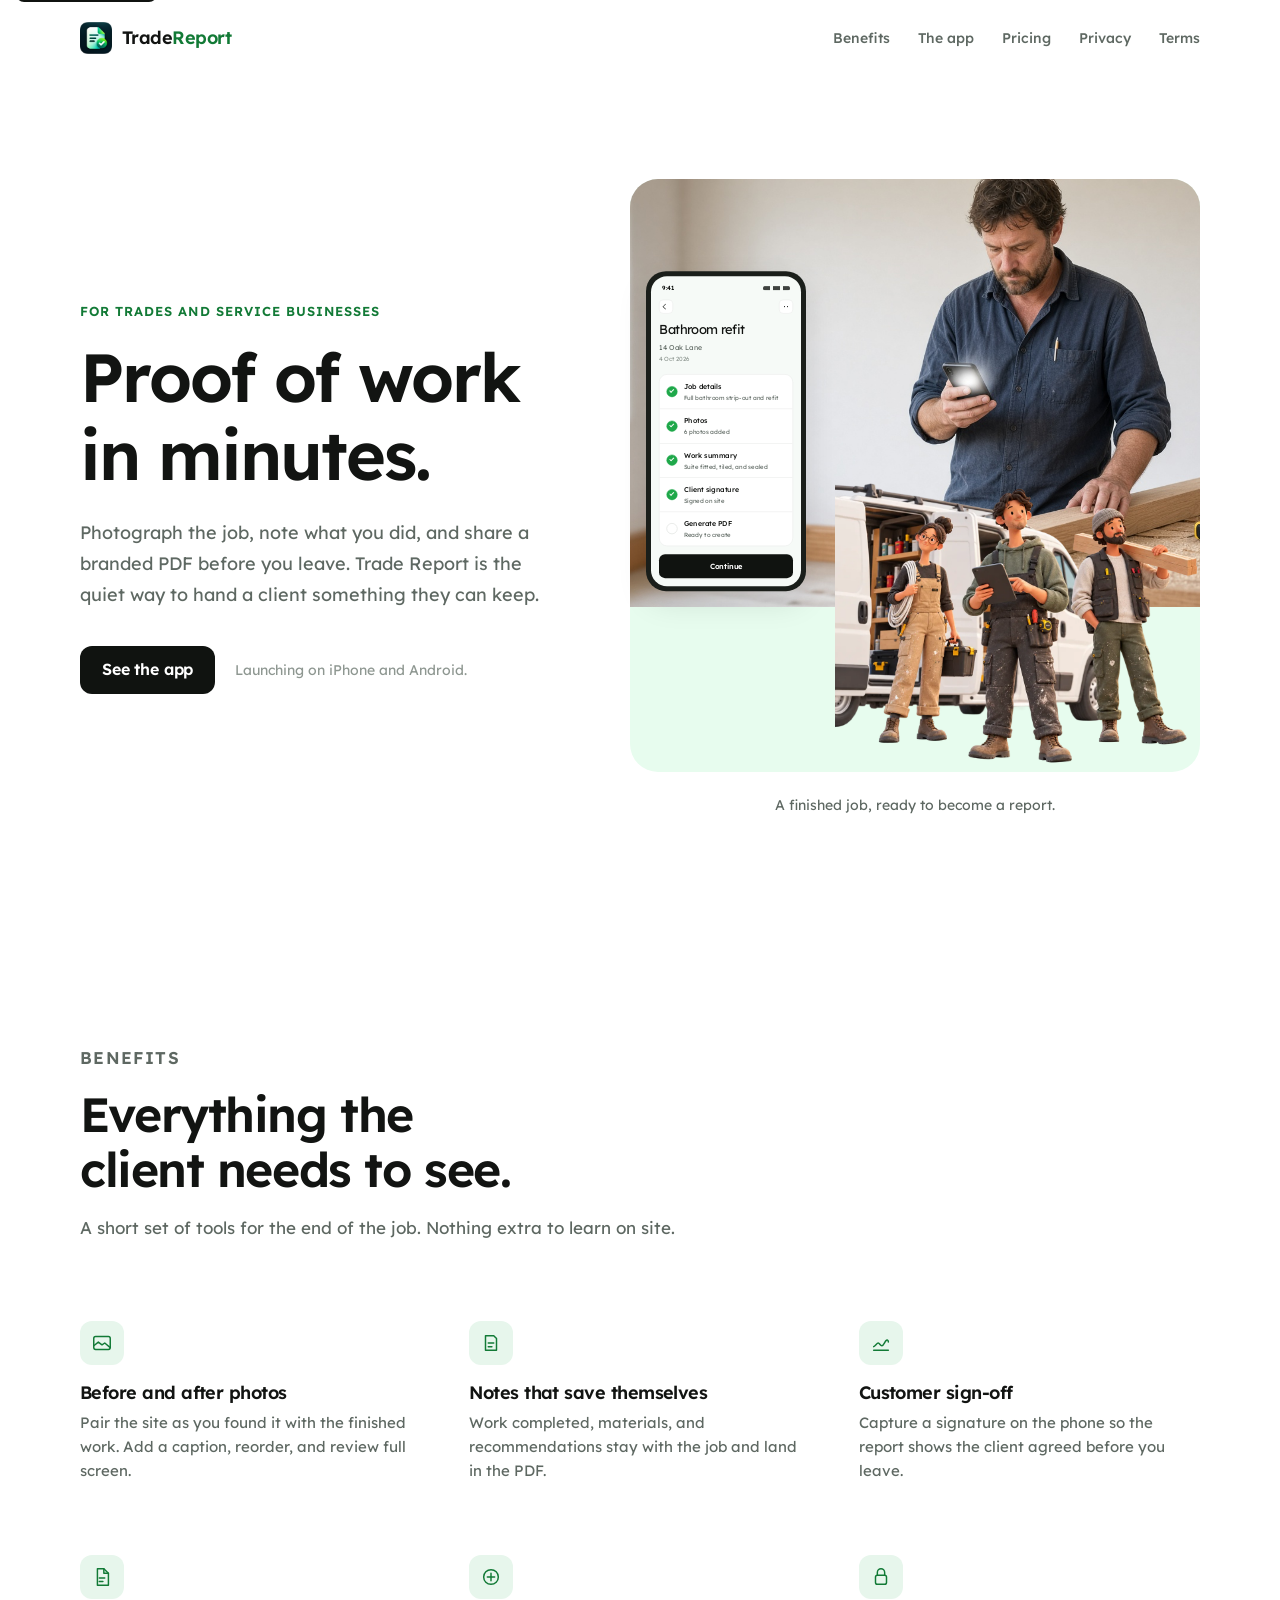
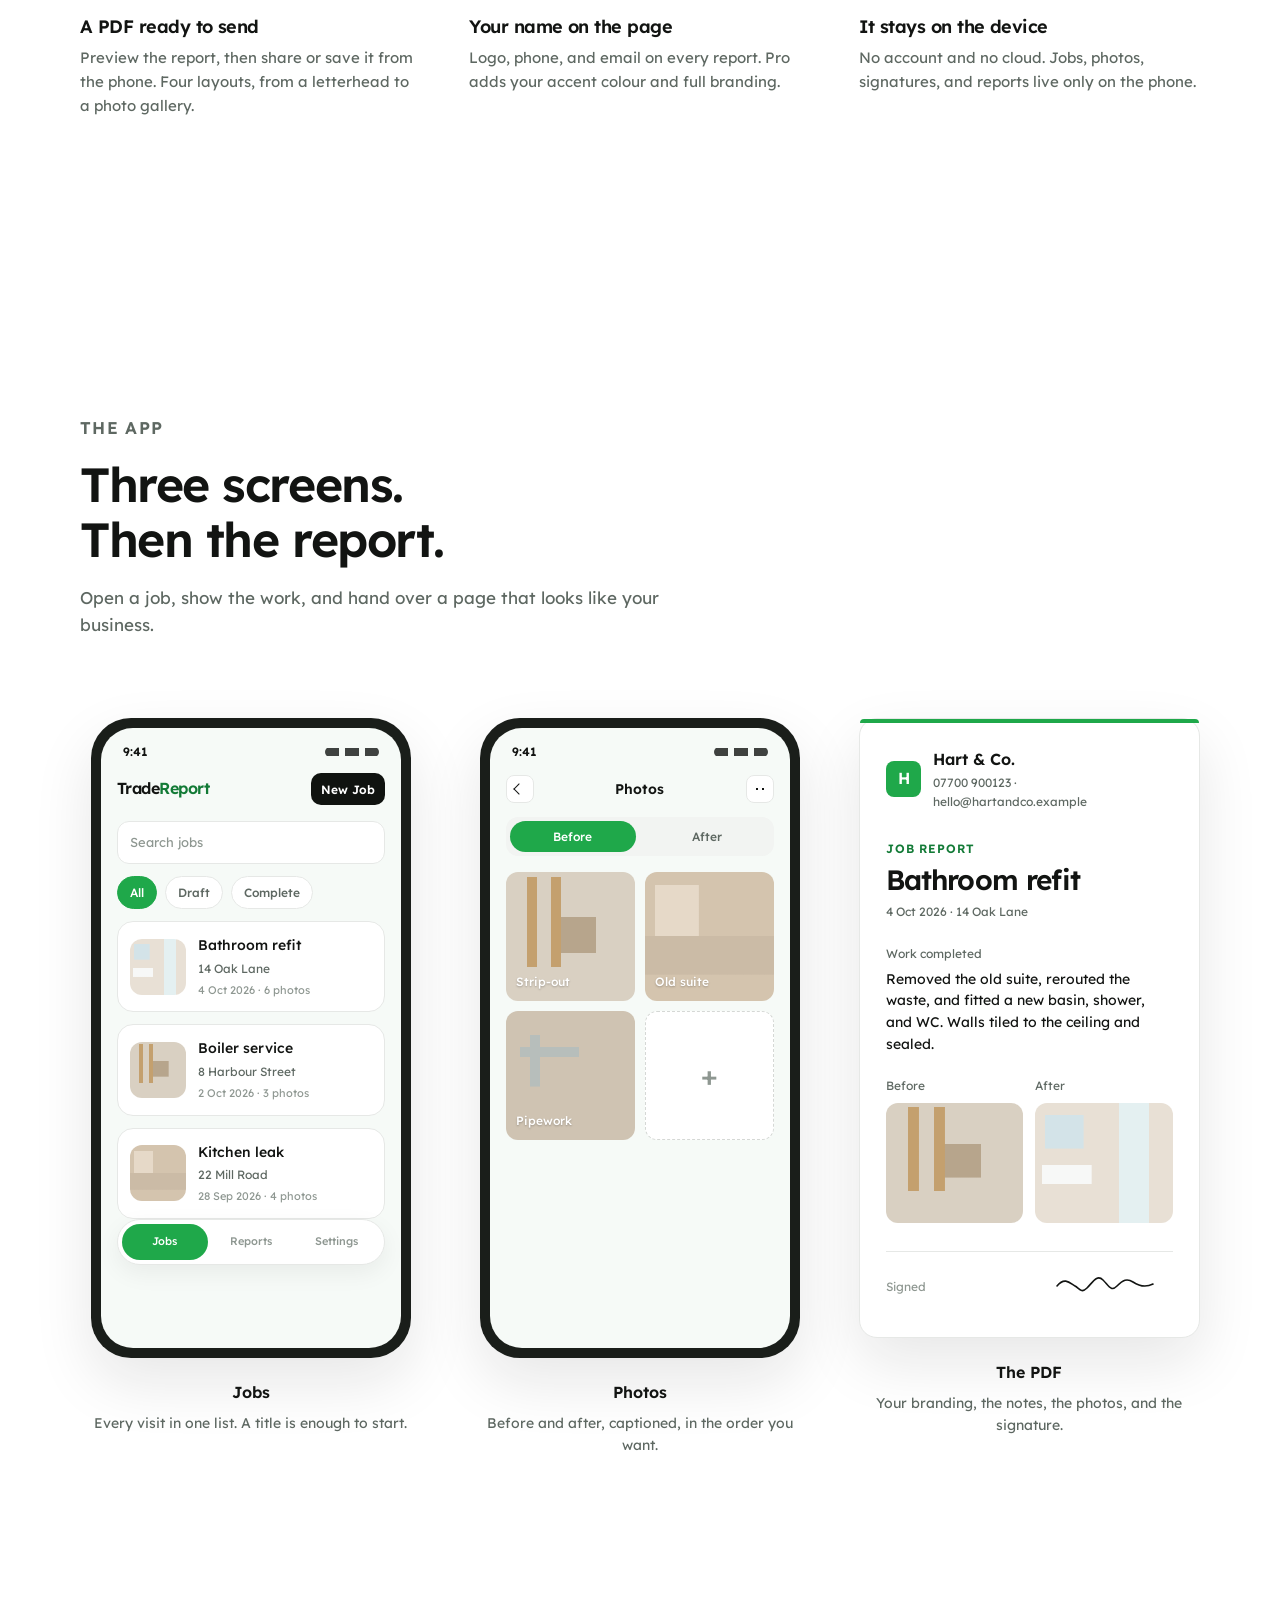
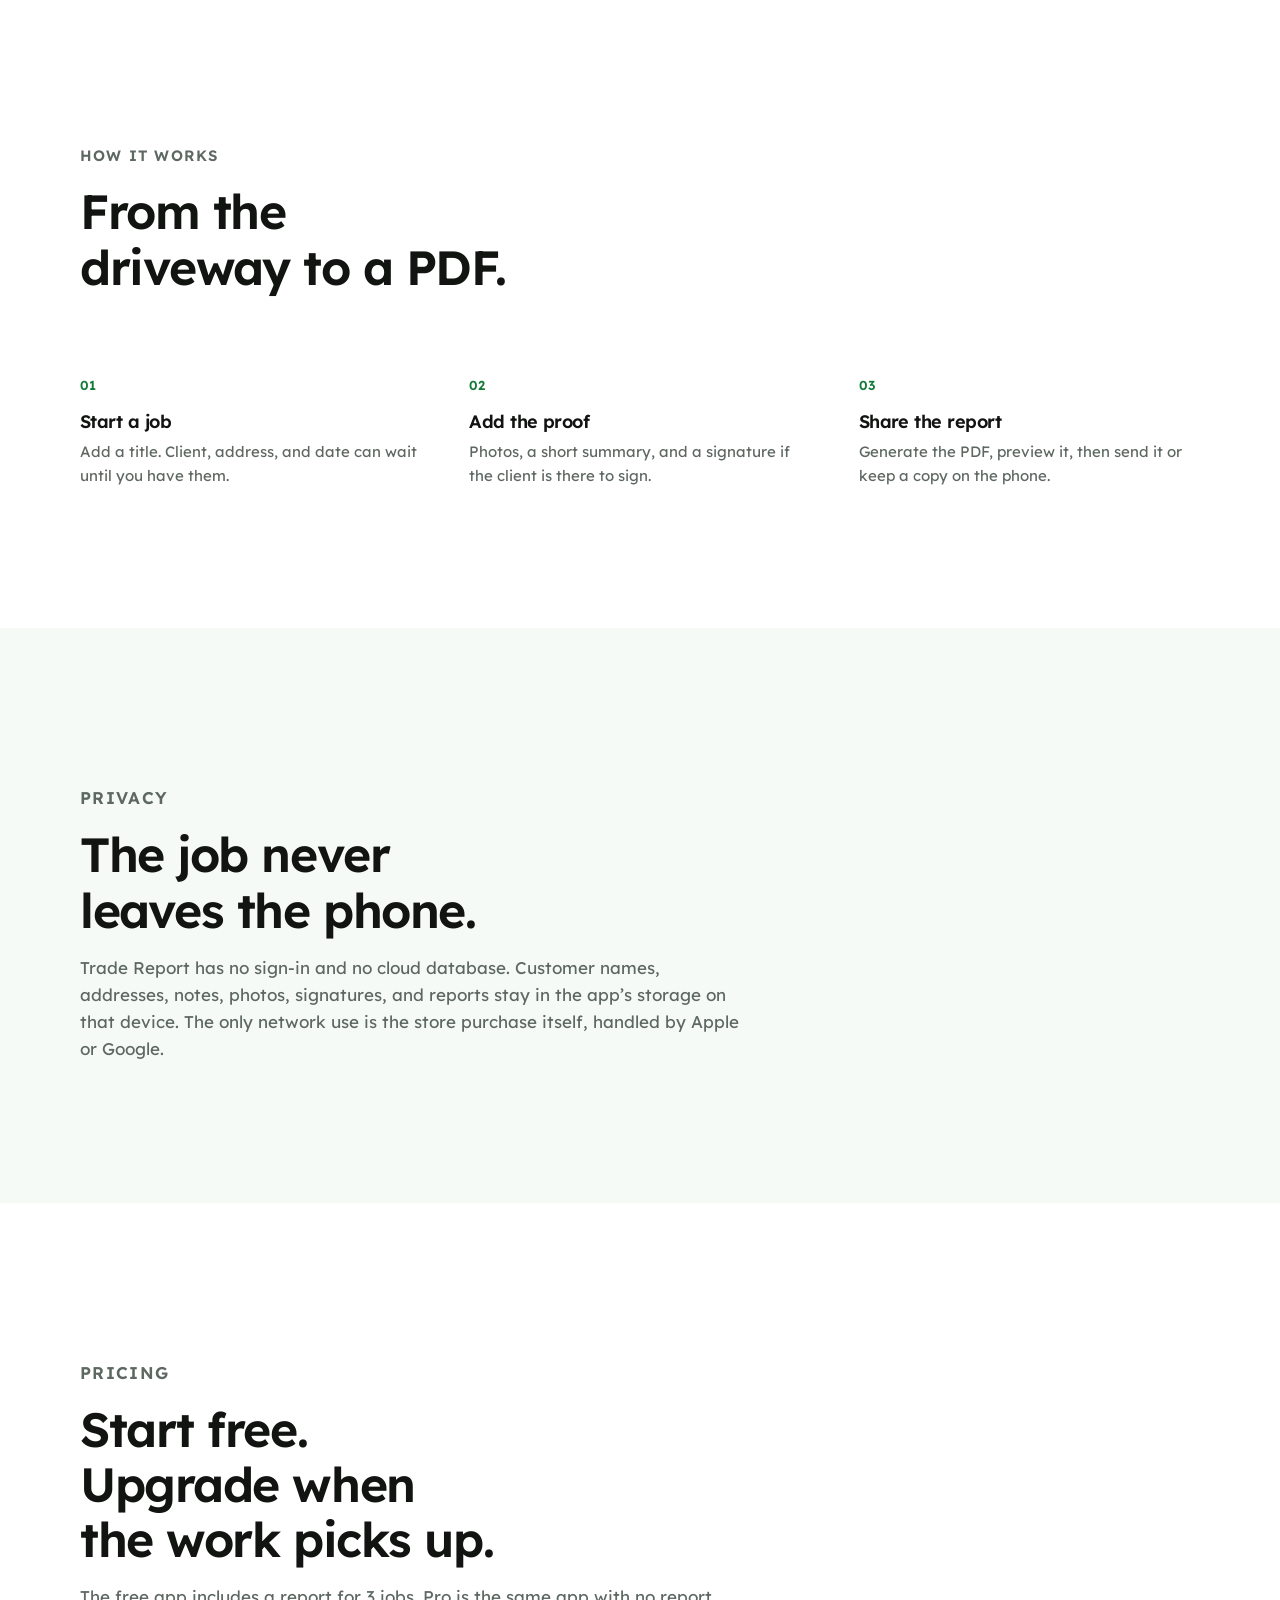
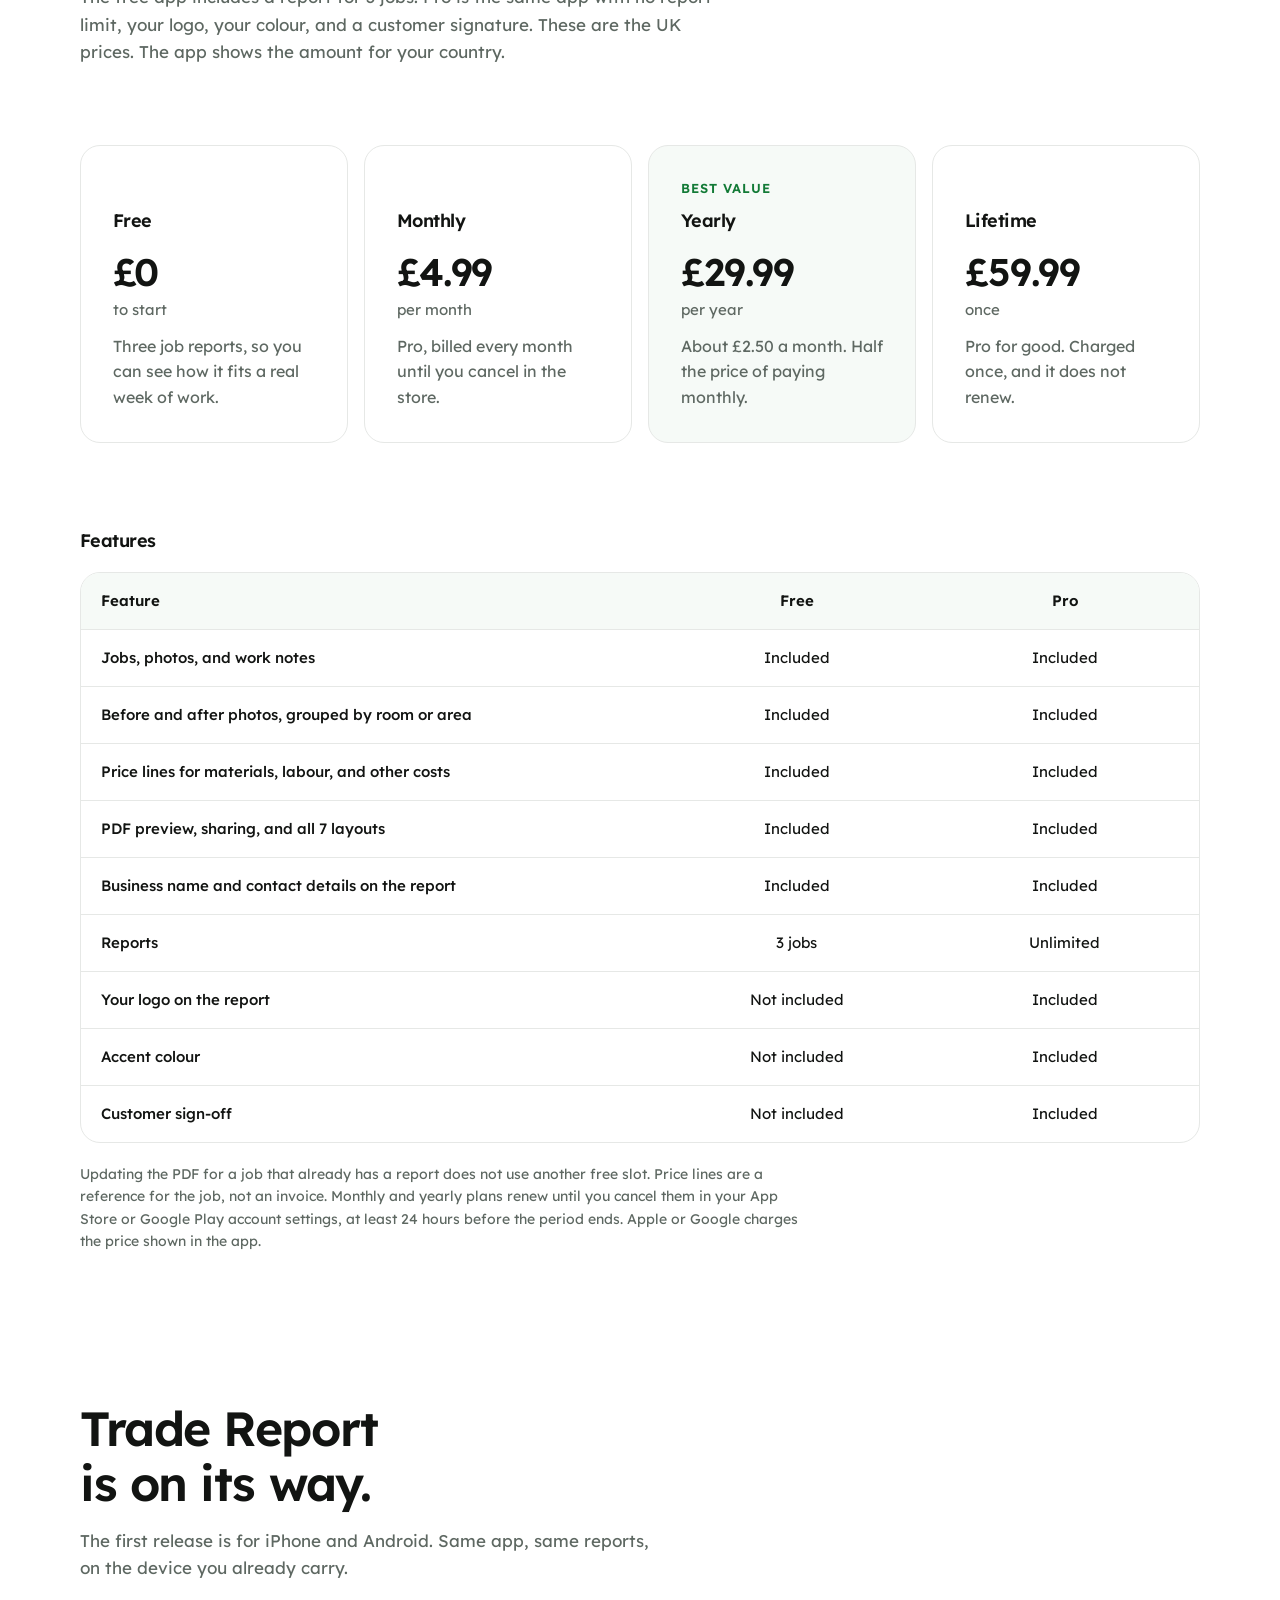
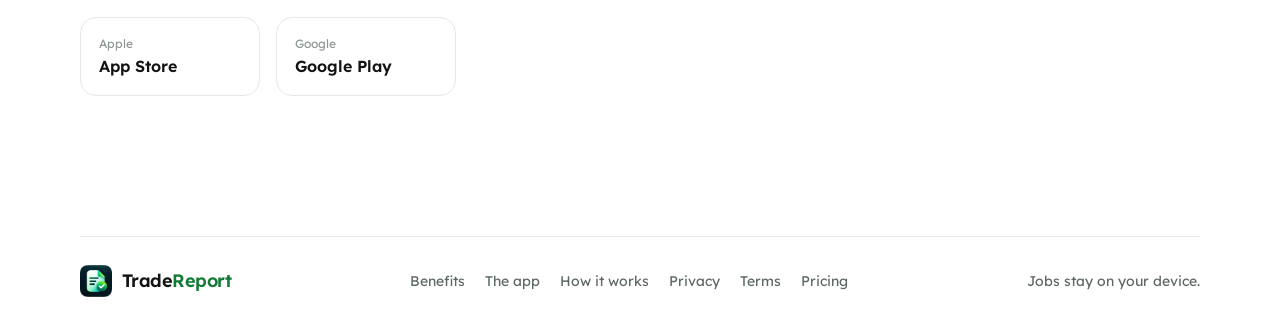
==== commit 721a2cf9: "Publish the current launch site, including plan prices and the feature table. Co-authored-by: Cursor" ====
--- a/index.html
+++ b/index.html
@@ -3,13 +3,13 @@
   <head>
     <meta charset="utf-8" />
     <meta name="viewport" content="width=device-width, initial-scale=1" />
-    <title>SiteReport — Proof of work in minutes</title>
+    <title>Trade Report — Proof of work in minutes</title>
     <meta
       name="description"
-      content="SiteReport turns before-and-after photos, work notes, and an optional customer signature into a branded PDF. Built for trades and small service businesses. Jobs stay on the device."
+      content="Trade Report turns before-and-after photos, work notes, and an optional customer signature into a branded PDF. Built for trades and small service businesses. Jobs stay on the device."
     />
     <meta name="theme-color" content="#ffffff" />
-    <link rel="icon" href="favicon.svg" type="image/svg+xml" />
+    <link rel="icon" href="favicon.png" type="image/png" />
     <link rel="preconnect" href="https://fonts.googleapis.com" />
     <link rel="preconnect" href="https://fonts.gstatic.com" crossorigin />
     <link
@@ -23,29 +23,16 @@
 
     <header class="nav">
       <div class="nav-inner">
-        <a class="wordmark" href="#top" aria-label="SiteReport home">
-          <svg class="mark" viewBox="0 0 96 96" aria-hidden="true">
-            <rect width="96" height="96" rx="22" fill="#1FA84A" />
-            <path
-              d="M34 24h20.2a3 3 0 0 1 2.1.9L68 36.6a3 3 0 0 1 .9 2.1V70a4 4 0 0 1-4 4H34a4 4 0 0 1-4-4V28a4 4 0 0 1 4-4z"
-              fill="#fff"
-            />
-            <path d="M54 24.8V36a2 2 0 0 0 2 2h11.2" fill="#E7F6EC" />
-            <rect x="36" y="46" width="20" height="3" rx="1.5" fill="#D7F3E0" />
-            <rect x="36" y="53" width="24" height="3" rx="1.5" fill="#D7F3E0" />
-            <rect x="36" y="60" width="14" height="3" rx="1.5" fill="#D7F3E0" />
-            <g transform="rotate(-42 66 64)">
-              <rect x="48" y="58" width="28" height="9" rx="1.6" fill="#fff" stroke="#1FA84A" stroke-width="1.4" />
-              <path d="M76 58.4L85 62.5L76 66.6Z" fill="#fff" stroke="#1FA84A" stroke-width="1.2" />
-              <rect x="48" y="58" width="5" height="9" rx="1" fill="#E7F6EC" />
-            </g>
-          </svg>
-          <span class="wordmark-name">Site<span>Report</span></span>
+        <a class="wordmark" href="#top" aria-label="Trade Report home">
+          <img class="mark" src="images/mark.png" width="192" height="194" alt="" />
+          <span class="wordmark-name">Trade<span>Report</span></span>
         </a>
         <nav class="nav-links" aria-label="Page">
           <a href="#benefits">Benefits</a>
           <a href="#app">The app</a>
           <a href="#pricing">Pricing</a>
+          <a href="privacy.html">Privacy</a>
+          <a href="terms.html">Terms</a>
         </nav>
       </div>
     </header>
@@ -57,7 +44,7 @@
           <h1>Proof of work in minutes.</h1>
           <p class="lede">
             Photograph the job, note what you did, and share a branded PDF before you leave.
-            SiteReport is the quiet way to hand a client something they can keep.
+            Trade Report is the quiet way to hand a client something they can keep.
           </p>
           <div class="hero-actions">
             <a class="btn" href="#app">See the app</a>
@@ -65,8 +52,17 @@
           </div>
         </div>
 
-        <figure class="hero-device">
-          <div class="device" aria-hidden="true">
+        <figure class="hero-visual">
+          <div class="hero-stage">
+            <div class="hero-photo-wrap">
+            <img
+              class="hero-photo"
+              src="images/carpenter-on-site.jpg"
+              width="1280"
+              height="720"
+              alt="A carpenter on a fit-out checks the job on his phone, one hand resting on a length of timber."
+            />
+            <div class="device" aria-hidden="true">
             <div class="device-screen">
               <div class="status">
                 <span>9:41</span>
@@ -123,6 +119,15 @@
                 <div class="ui-cta">Continue</div>
               </div>
             </div>
+            </div>
+            </div>
+            <img
+              class="hero-crew"
+              src="images/crew.webp"
+              width="1100"
+              height="874"
+              alt="The splash-screen crew: an electrician with a coil of cable, a worker checking a tablet, and a carpenter carrying timber, beside their van."
+            />
           </div>
           <figcaption>A finished job, ready to become a report.</figcaption>
         </figure>
@@ -195,7 +200,7 @@
                 <div class="status"><span>9:41</span><span class="status-icons"></span></div>
                 <div class="ui-pad">
                   <div class="ui-brandrow">
-                    <span class="mini-word">Site<span>Report</span></span>
+                    <span class="mini-word">Trade<span>Report</span></span>
                     <span class="mini-btn">New Job</span>
                   </div>
                   <div class="search">Search jobs</div>
@@ -344,7 +349,7 @@
           <p class="eyebrow">Privacy</p>
           <h2>The job never leaves the phone.</h2>
           <p>
-            SiteReport has no sign-in and no cloud database. Customer names, addresses, notes,
+            Trade Report has no sign-in and no cloud database. Customer names, addresses, notes,
             photos, signatures, and reports stay in the app’s storage on that device. The only
             network use is the store purchase itself, handled by Apple or Google.
           </p>
@@ -355,35 +360,114 @@
         <div class="section-intro">
           <p class="eyebrow">Pricing</p>
           <h2>Start free. Upgrade when the work picks up.</h2>
-          <p>Prices come from the App Store and Google Play, so they stay accurate for your country.</p>
-        </div>
-        <div class="plans">
+          <p>
+            The free app includes a report for 3 jobs. Pro is the same app with no report limit, your logo,
+            your colour, and a customer signature. These are the UK prices. The app shows the amount for your country.
+          </p>
+        </div>
+
+        <div class="price-grid">
           <article>
+            <p class="plan-tag is-empty" aria-hidden="true">Best value</p>
             <h3>Free</h3>
-            <p class="plan-lead">Three reports, to see how it fits the way you work.</p>
-            <ul>
-              <li>Jobs, photos, and work notes</li>
-              <li>PDF preview and sharing</li>
-              <li>Your business name on the report</li>
-            </ul>
+            <p class="price"><span>£0</span> to start</p>
+            <p class="plan-lead">Three job reports, so you can see how it fits a real week of work.</p>
+          </article>
+          <article>
+            <p class="plan-tag is-empty" aria-hidden="true">Best value</p>
+            <h3>Monthly</h3>
+            <p class="price"><span>£4.99</span> per month</p>
+            <p class="plan-lead">Pro, billed every month until you cancel in the store.</p>
           </article>
           <article class="plan-pro">
-            <p class="plan-tag">Pro</p>
-            <h3>Unlimited reports</h3>
-            <p class="plan-lead">For the weeks when every job needs a page to send.</p>
-            <ul>
-              <li>Unlimited professional reports</li>
-              <li>Logo, branding, and accent colour</li>
-              <li>Customer sign-off</li>
-              <li>Every report layout</li>
-            </ul>
+            <p class="plan-tag">Best value</p>
+            <h3>Yearly</h3>
+            <p class="price"><span>£29.99</span> per year</p>
+            <p class="plan-lead">About £2.50 a month. Half the price of paying monthly.</p>
           </article>
+          <article>
+            <p class="plan-tag is-empty" aria-hidden="true">Best value</p>
+            <h3>Lifetime</h3>
+            <p class="price"><span>£59.99</span> once</p>
+            <p class="plan-lead">Pro for good. Charged once, and it does not renew.</p>
+          </article>
+        </div>
+
+        <div class="compare-block">
+          <h3>Features</h3>
+          <div class="feature-table-wrap">
+            <table class="feature-table">
+              <caption class="sr-only">
+                What Free includes, and what Pro adds. Monthly, yearly, and lifetime all include Pro.
+              </caption>
+              <thead>
+                <tr>
+                  <th scope="col">Feature</th>
+                  <th scope="col">Free</th>
+                  <th scope="col">Pro</th>
+                </tr>
+              </thead>
+              <tbody>
+                <tr>
+                  <th scope="row">Jobs, photos, and work notes</th>
+                  <td>Included</td>
+                  <td>Included</td>
+                </tr>
+                <tr>
+                  <th scope="row">Before and after photos, grouped by room or area</th>
+                  <td>Included</td>
+                  <td>Included</td>
+                </tr>
+                <tr>
+                  <th scope="row">Price lines for materials, labour, and other costs</th>
+                  <td>Included</td>
+                  <td>Included</td>
+                </tr>
+                <tr>
+                  <th scope="row">PDF preview, sharing, and all 7 layouts</th>
+                  <td>Included</td>
+                  <td>Included</td>
+                </tr>
+                <tr>
+                  <th scope="row">Business name and contact details on the report</th>
+                  <td>Included</td>
+                  <td>Included</td>
+                </tr>
+                <tr>
+                  <th scope="row">Reports</th>
+                  <td>3 jobs</td>
+                  <td>Unlimited</td>
+                </tr>
+                <tr>
+                  <th scope="row">Your logo on the report</th>
+                  <td>Not included</td>
+                  <td>Included</td>
+                </tr>
+                <tr>
+                  <th scope="row">Accent colour</th>
+                  <td>Not included</td>
+                  <td>Included</td>
+                </tr>
+                <tr>
+                  <th scope="row">Customer sign-off</th>
+                  <td>Not included</td>
+                  <td>Included</td>
+                </tr>
+              </tbody>
+            </table>
+          </div>
+          <p class="price-note">
+            Updating the PDF for a job that already has a report does not use another free slot. Price lines are a
+            reference for the job, not an invoice. Monthly and yearly plans renew until you cancel them in your App
+            Store or Google Play account settings, at least 24 hours before the period ends. Apple or Google charges
+            the price shown in the app.
+          </p>
         </div>
       </section>
 
       <section class="launch" id="download">
         <div class="launch-inner">
-          <h2>SiteReport is on its way.</h2>
+          <h2>Trade Report is on its way.</h2>
           <p>The first release is for iPhone and Android. Same app, same reports, on the device you already carry.</p>
           <div class="stores">
             <div>
@@ -400,22 +484,16 @@
     </main>
 
     <footer class="footer">
-      <a class="wordmark" href="#top" aria-label="SiteReport home">
-        <svg class="mark" viewBox="0 0 96 96" aria-hidden="true">
-          <rect width="96" height="96" rx="22" fill="#1FA84A" />
-          <path
-            d="M34 24h20.2a3 3 0 0 1 2.1.9L68 36.6a3 3 0 0 1 .9 2.1V70a4 4 0 0 1-4 4H34a4 4 0 0 1-4-4V28a4 4 0 0 1 4-4z"
-            fill="#fff"
-          />
-          <path d="M54 24.8V36a2 2 0 0 0 2 2h11.2" fill="#E7F6EC" />
-        </svg>
-        <span class="wordmark-name">Site<span>Report</span></span>
+      <a class="wordmark" href="#top" aria-label="Trade Report home">
+        <img class="mark" src="images/mark.png" width="192" height="194" alt="" />
+        <span class="wordmark-name">Trade<span>Report</span></span>
       </a>
       <nav class="footer-links" aria-label="Page">
         <a href="#benefits">Benefits</a>
         <a href="#app">The app</a>
         <a href="#how">How it works</a>
-        <a href="#privacy">Privacy</a>
+        <a href="privacy.html">Privacy</a>
+        <a href="terms.html">Terms</a>
         <a href="#pricing">Pricing</a>
       </nav>
       <p>Jobs stay on your device.</p>
--- a/styles.css
+++ b/styles.css
@@ -119,6 +119,7 @@
   width: 32px;
   height: 32px;
   flex: none;
+  object-fit: contain;
 }
 
 .wordmark-name {
@@ -150,10 +151,11 @@
 
 .hero {
   display: grid;
-  grid-template-columns: minmax(0, 1.1fr) minmax(280px, 340px);
-  gap: clamp(48px, 8vw, 120px);
+  grid-template-columns: minmax(0, 0.92fr) minmax(300px, 1.08fr);
+  gap: clamp(36px, 5vw, 72px);
   align-items: center;
-  padding: clamp(72px, 10vw, 128px) 0 clamp(40px, 6vw, 72px);
+  min-width: 0;
+  padding: clamp(56px, 8vw, 104px) 0 clamp(40px, 6vw, 72px);
 }
 
 .eyebrow {
@@ -179,7 +181,7 @@
 }
 
 .lede {
-  max-width: 38rem;
+  max-width: min(38rem, 100%);
   margin-top: 24px;
   font-size: 18px;
   line-height: 1.7;
@@ -216,16 +218,60 @@
   font-size: 14px;
 }
 
-.hero-device {
+.hero-visual {
   margin: 0;
-}
-
-.hero-device figcaption,
+  min-width: 0;
+}
+
+.hero-stage {
+  position: relative;
+  background: #e7fcee;
+  border-radius: 28px;
+}
+
+.hero-photo-wrap {
+  position: relative;
+}
+
+.hero-photo {
+  width: 100%;
+  height: auto;
+  aspect-ratio: 4 / 3;
+  object-fit: cover;
+  object-position: 48% 42%;
+  border-radius: 28px 28px 0 0;
+  box-shadow: none;
+  max-width: 100%;
+}
+
+.hero-crew {
+  position: relative;
+  z-index: 2;
+  display: block;
+  width: min(64%, 400px);
+  max-width: 100%;
+  height: auto;
+  margin: -22% 0 0 auto;
+  pointer-events: none;
+}
+
+.hero-stage .device {
+  position: absolute;
+  z-index: 3;
+  left: 16px;
+  bottom: 16px;
+  width: 320px;
+  margin: 0;
+  transform: scale(0.5);
+  transform-origin: left bottom;
+}
+
+.hero-visual figcaption,
 .shots figcaption span {
   color: var(--muted);
 }
 
-.hero-device figcaption {
+.hero-visual figcaption {
   margin-top: 22px;
   text-align: center;
   font-size: 14px;
@@ -504,13 +550,13 @@
 
 .benefits h3,
 .steps h3,
-.plans h3 {
+.price-grid h3,
+.compare-block h3 {
   font-size: 18px;
 }
 
 .benefits p,
-.steps p,
-.plans li {
+.steps p {
   margin-top: 8px;
   color: var(--muted);
   font-size: 15px;
@@ -828,16 +874,105 @@
   max-width: 14ch;
 }
 
-.plans {
+.price-grid {
   display: grid;
-  grid-template-columns: 1fr 1fr;
-  gap: 24px;
-}
-
-.plans article {
-  padding: clamp(28px, 4vw, 40px);
+  grid-template-columns: repeat(4, minmax(0, 1fr));
+  gap: 16px;
+}
+
+.price-grid article {
+  padding: clamp(24px, 3vw, 32px);
   border: 1px solid var(--line);
   border-radius: 20px;
+}
+
+.price {
+  margin-top: 20px;
+  color: var(--muted);
+  font-size: 15px;
+}
+
+.price span {
+  display: block;
+  margin-bottom: 4px;
+  color: var(--ink);
+  font-size: clamp(32px, 3vw, 40px);
+  font-weight: 600;
+  letter-spacing: -0.03em;
+  line-height: 1.1;
+}
+
+.compare-block {
+  margin-top: clamp(56px, 8vw, 88px);
+}
+
+.compare-block h3 {
+  margin-bottom: 20px;
+}
+
+.feature-table-wrap {
+  overflow-x: auto;
+  border: 1px solid var(--line);
+  border-radius: 20px;
+}
+
+.feature-table {
+  width: 100%;
+  border-collapse: collapse;
+}
+
+.feature-table caption {
+  caption-side: bottom;
+}
+
+.feature-table th,
+.feature-table td {
+  padding: 16px 20px;
+  border-bottom: 1px solid var(--line);
+  text-align: left;
+  font-size: 15px;
+  font-weight: 400;
+  vertical-align: top;
+}
+
+.feature-table thead th {
+  background: var(--wash);
+  font-weight: 600;
+}
+
+.feature-table tbody th {
+  font-weight: 500;
+}
+
+.feature-table td,
+.feature-table thead th:not(:first-child) {
+  width: 24%;
+  text-align: center;
+  white-space: nowrap;
+}
+
+.feature-table tbody tr:last-child th,
+.feature-table tbody tr:last-child td {
+  border-bottom: 0;
+}
+
+.price-note {
+  max-width: 46rem;
+  margin-top: 20px;
+  color: var(--muted);
+  font-size: 14px;
+}
+
+.sr-only {
+  position: absolute;
+  width: 1px;
+  height: 1px;
+  padding: 0;
+  margin: -1px;
+  overflow: hidden;
+  clip: rect(0, 0, 0, 0);
+  white-space: nowrap;
+  border: 0;
 }
 
 .plan-pro {
@@ -854,34 +989,15 @@
   text-transform: uppercase;
 }
 
+.plan-tag.is-empty {
+  visibility: hidden;
+}
+
 .plan-lead {
   margin-top: 12px;
   max-width: 28rem;
 }
 
-.plans ul {
-  margin: 28px 0 0;
-  padding: 0;
-  list-style: none;
-}
-
-.plans li {
-  position: relative;
-  margin-top: 0;
-  padding: 12px 0 12px 22px;
-  border-top: 1px solid var(--line);
-}
-
-.plans li::before {
-  content: "";
-  position: absolute;
-  left: 0;
-  top: 18px;
-  width: 8px;
-  height: 8px;
-  border-radius: 50%;
-  background: var(--accent);
-}
 
 .launch {
   padding-bottom: clamp(88px, 12vw, 140px);
@@ -965,17 +1081,68 @@
   .hero,
   .benefits,
   .shots,
-  .steps ol,
-  .plans {
-    grid-template-columns: 1fr;
+  .steps ol {
+    grid-template-columns: minmax(0, 1fr);
+  }
+
+  .price-grid {
+    grid-template-columns: 1fr 1fr;
   }
 
   .hero {
-    justify-items: start;
-  }
-
-  .hero-device {
-    width: min(100%, 360px);
+    display: flex;
+    flex-direction: column;
+    align-items: stretch;
+    justify-items: stretch;
+    width: 100%;
+    max-width: 100%;
+    margin: 0;
+    box-sizing: border-box;
+    padding-left: var(--gutter);
+    padding-right: var(--gutter);
+    gap: 40px;
+    overflow: hidden;
+  }
+
+  .hero-copy,
+  .hero-visual {
+    width: 100%;
+    min-width: 0;
+    max-width: 100%;
+  }
+
+  .hero-photo {
+    height: auto;
+    aspect-ratio: 4 / 3;
+    object-position: 70% 42%;
+  }
+
+  .hero-visual,
+  .hero-stage,
+  .hero-photo-wrap {
+    min-width: 0;
+    max-width: 100%;
+  }
+
+  .hero-stage {
+    overflow: hidden;
+    width: 100%;
+  }
+
+  .hero-crew {
+    width: 64%;
+    max-width: 100%;
+    margin: -4% auto 8px;
+  }
+
+  .hero-stage .device {
+    position: absolute;
+    left: 10px;
+    bottom: 10px;
+    width: 260px;
+    margin: 0;
+    transform: scale(0.46);
+    transform-origin: left bottom;
   }
 
   .benefits {
@@ -991,6 +1158,23 @@
 @media (max-width: 720px) {
   .nav-links {
     display: none;
+  }
+
+  .price-grid {
+    grid-template-columns: minmax(0, 1fr);
+  }
+
+  .plan-tag.is-empty {
+    display: none;
+  }
+
+  .hero-note {
+    flex-basis: 100%;
+  }
+
+  .lede {
+    width: 34ch;
+    max-width: 100%;
   }
 
   .footer {
@@ -1011,3 +1195,71 @@
     scroll-behavior: auto;
   }
 }
+
+.nav-links a[aria-current="page"],
+.footer-links a[aria-current="page"] {
+  color: var(--ink);
+}
+
+.policy {
+  padding: clamp(40px, 6vw, 72px) 0 clamp(72px, 10vw, 120px);
+}
+
+.policy-inner {
+  width: min(40rem, calc(100% - var(--gutter) * 2));
+  margin-inline: auto;
+  min-width: 0;
+  overflow-wrap: break-word;
+}
+
+.policy-back {
+  display: inline-block;
+  margin-bottom: 28px;
+  color: var(--accent-deep);
+  font-size: 14px;
+  font-weight: 500;
+  text-decoration: none;
+}
+
+.policy-back:hover {
+  text-decoration: underline;
+}
+
+.policy h1 {
+  max-width: 16ch;
+  font-size: clamp(32px, 4vw, 48px);
+}
+
+.policy-date {
+  margin-top: 16px;
+  color: var(--muted);
+  font-size: 14px;
+}
+
+.policy section {
+  margin-top: 36px;
+}
+
+.policy h2 {
+  margin-bottom: 8px;
+  font-size: 20px;
+  letter-spacing: -0.02em;
+}
+
+.policy p {
+  color: var(--muted);
+  font-size: 16px;
+  line-height: 1.7;
+}
+
+.policy p + p {
+  margin-top: 12px;
+}
+
+.policy-placeholder {
+  color: var(--ink);
+  background: var(--accent-soft);
+  padding: 0 0.3em;
+  border-radius: 4px;
+  font-weight: 500;
+}
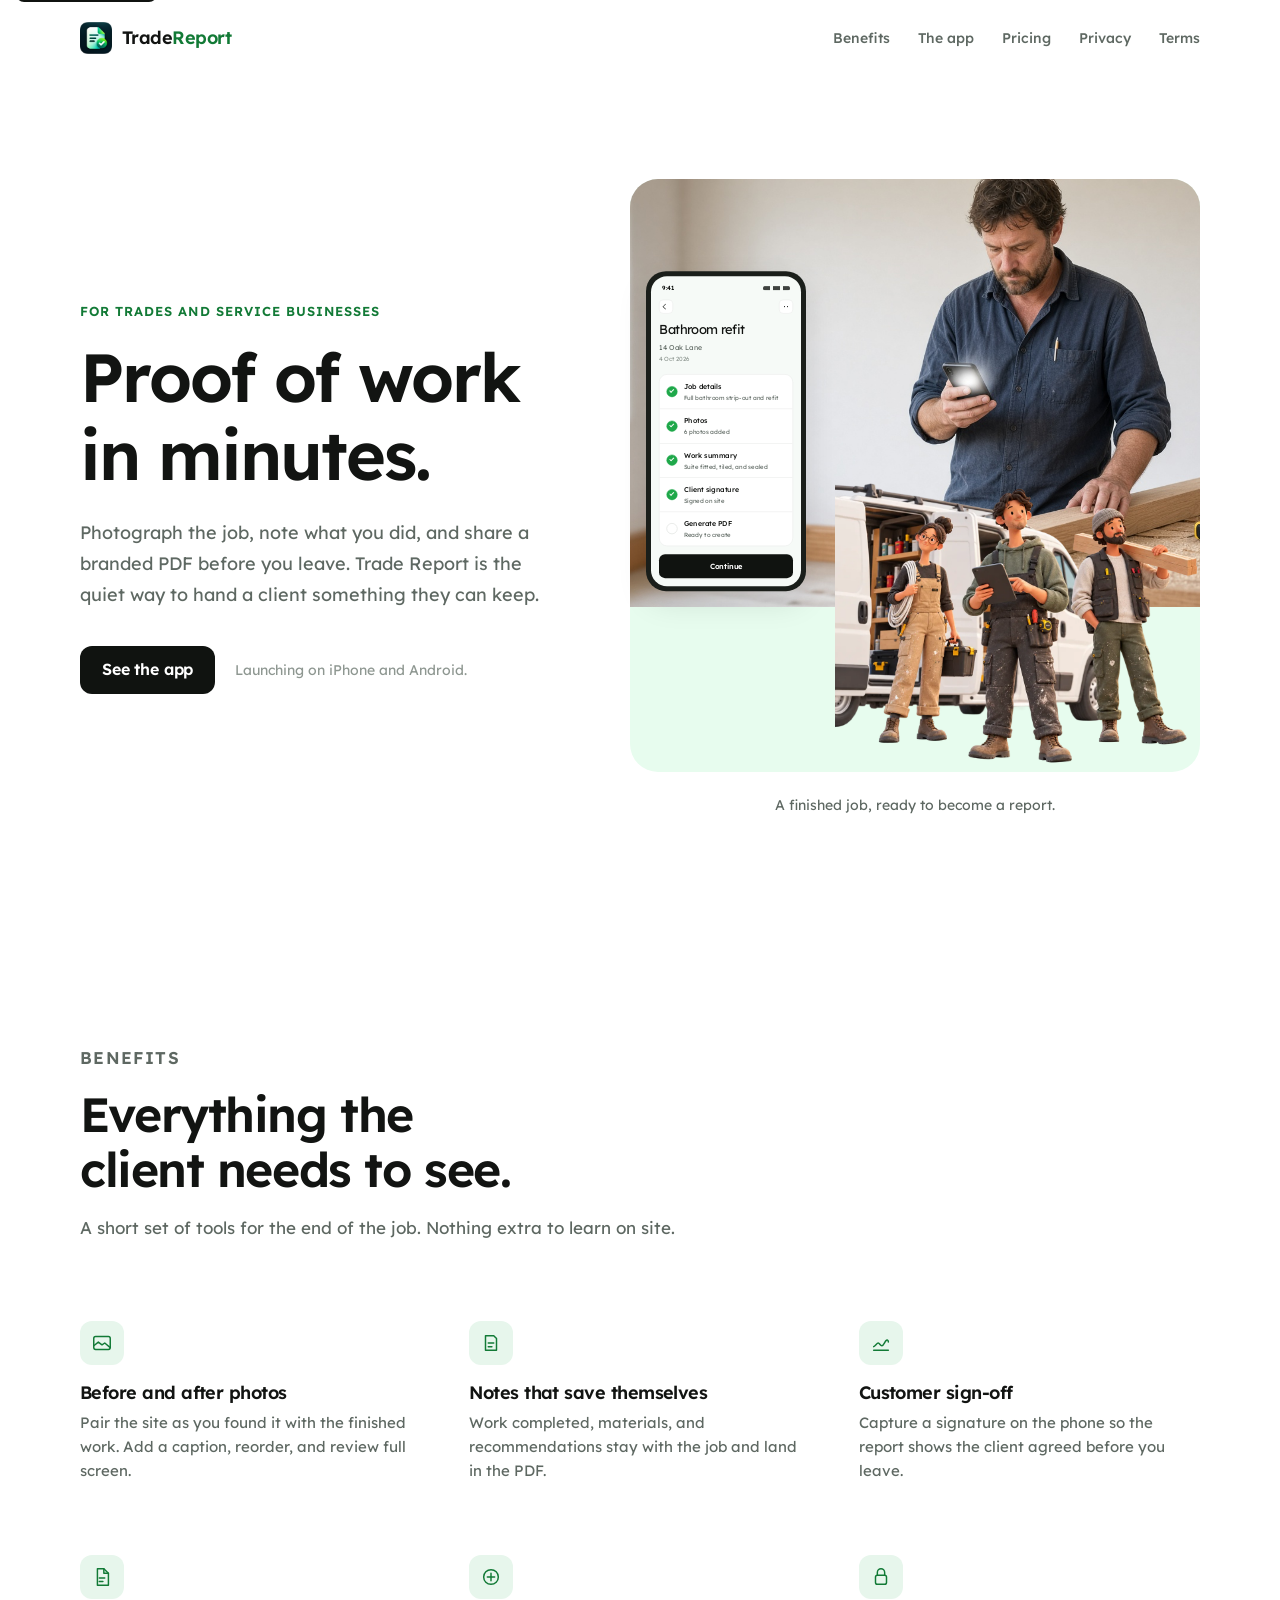
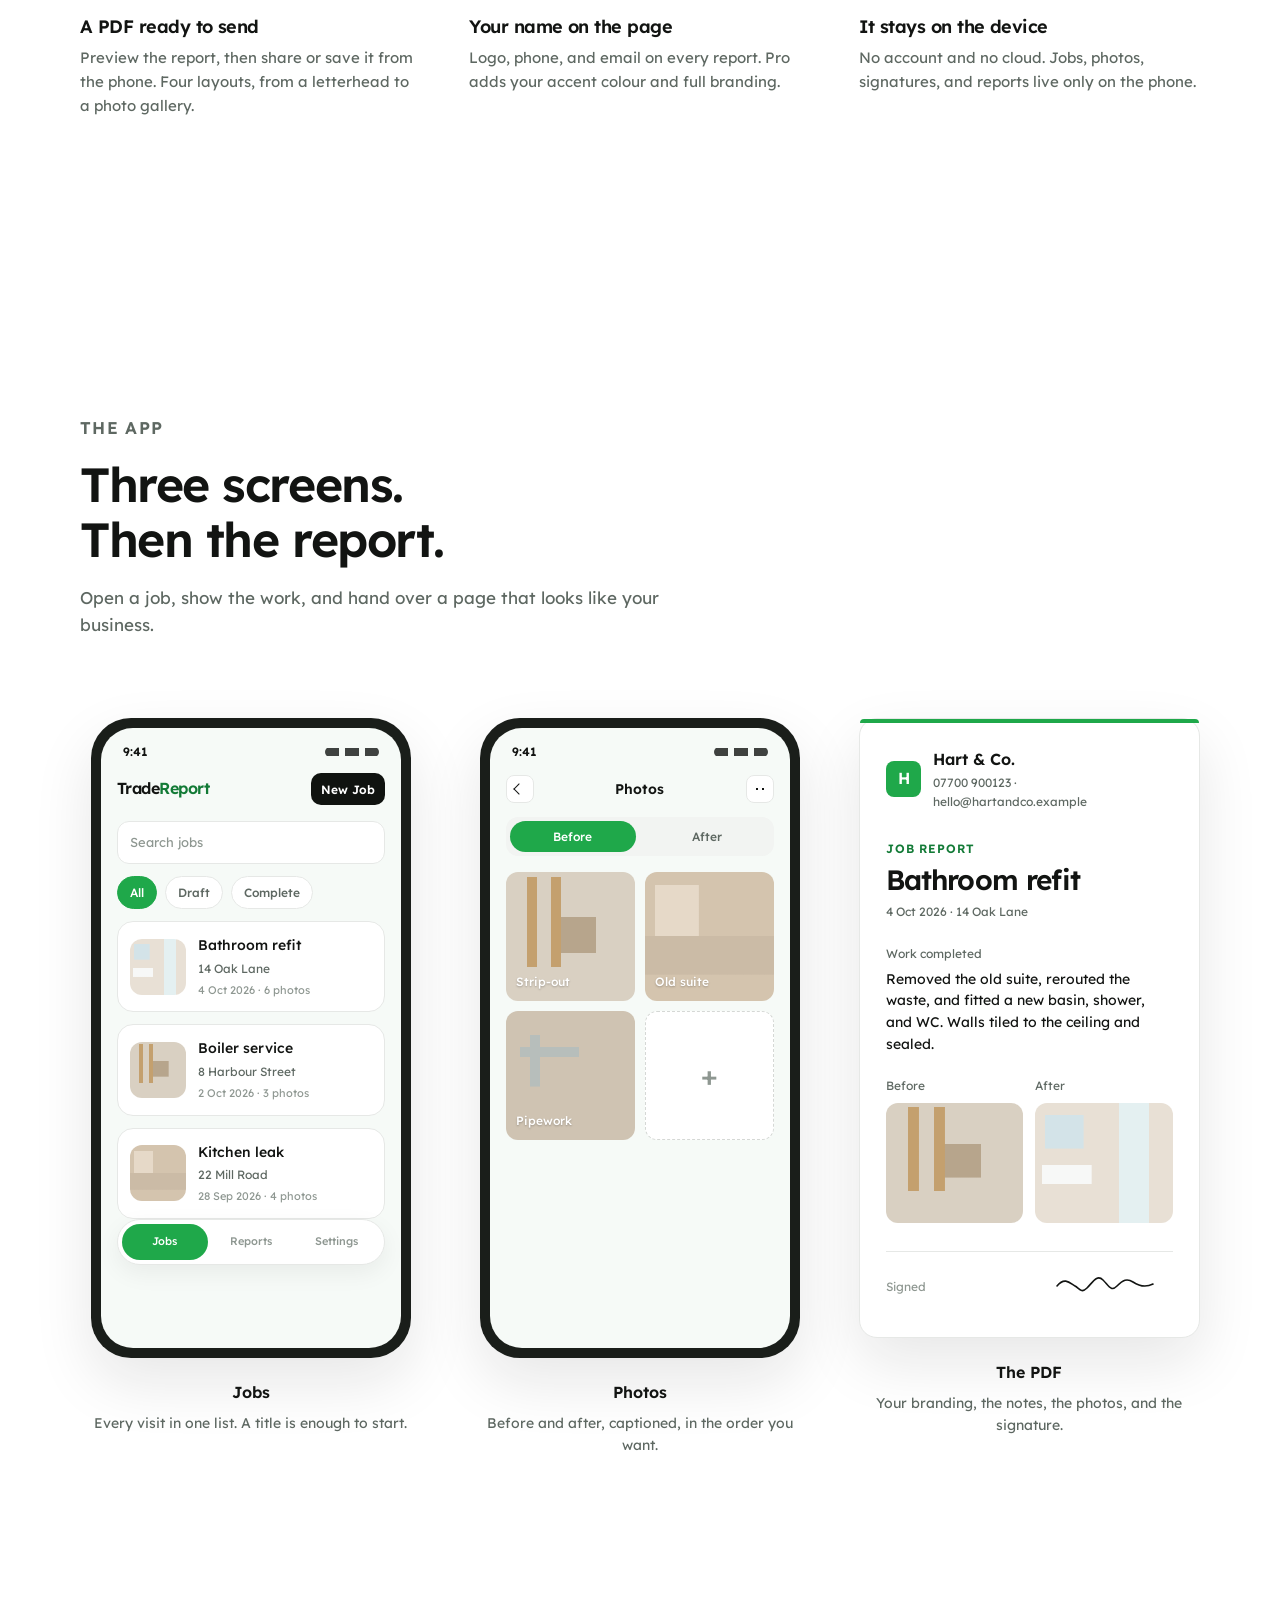
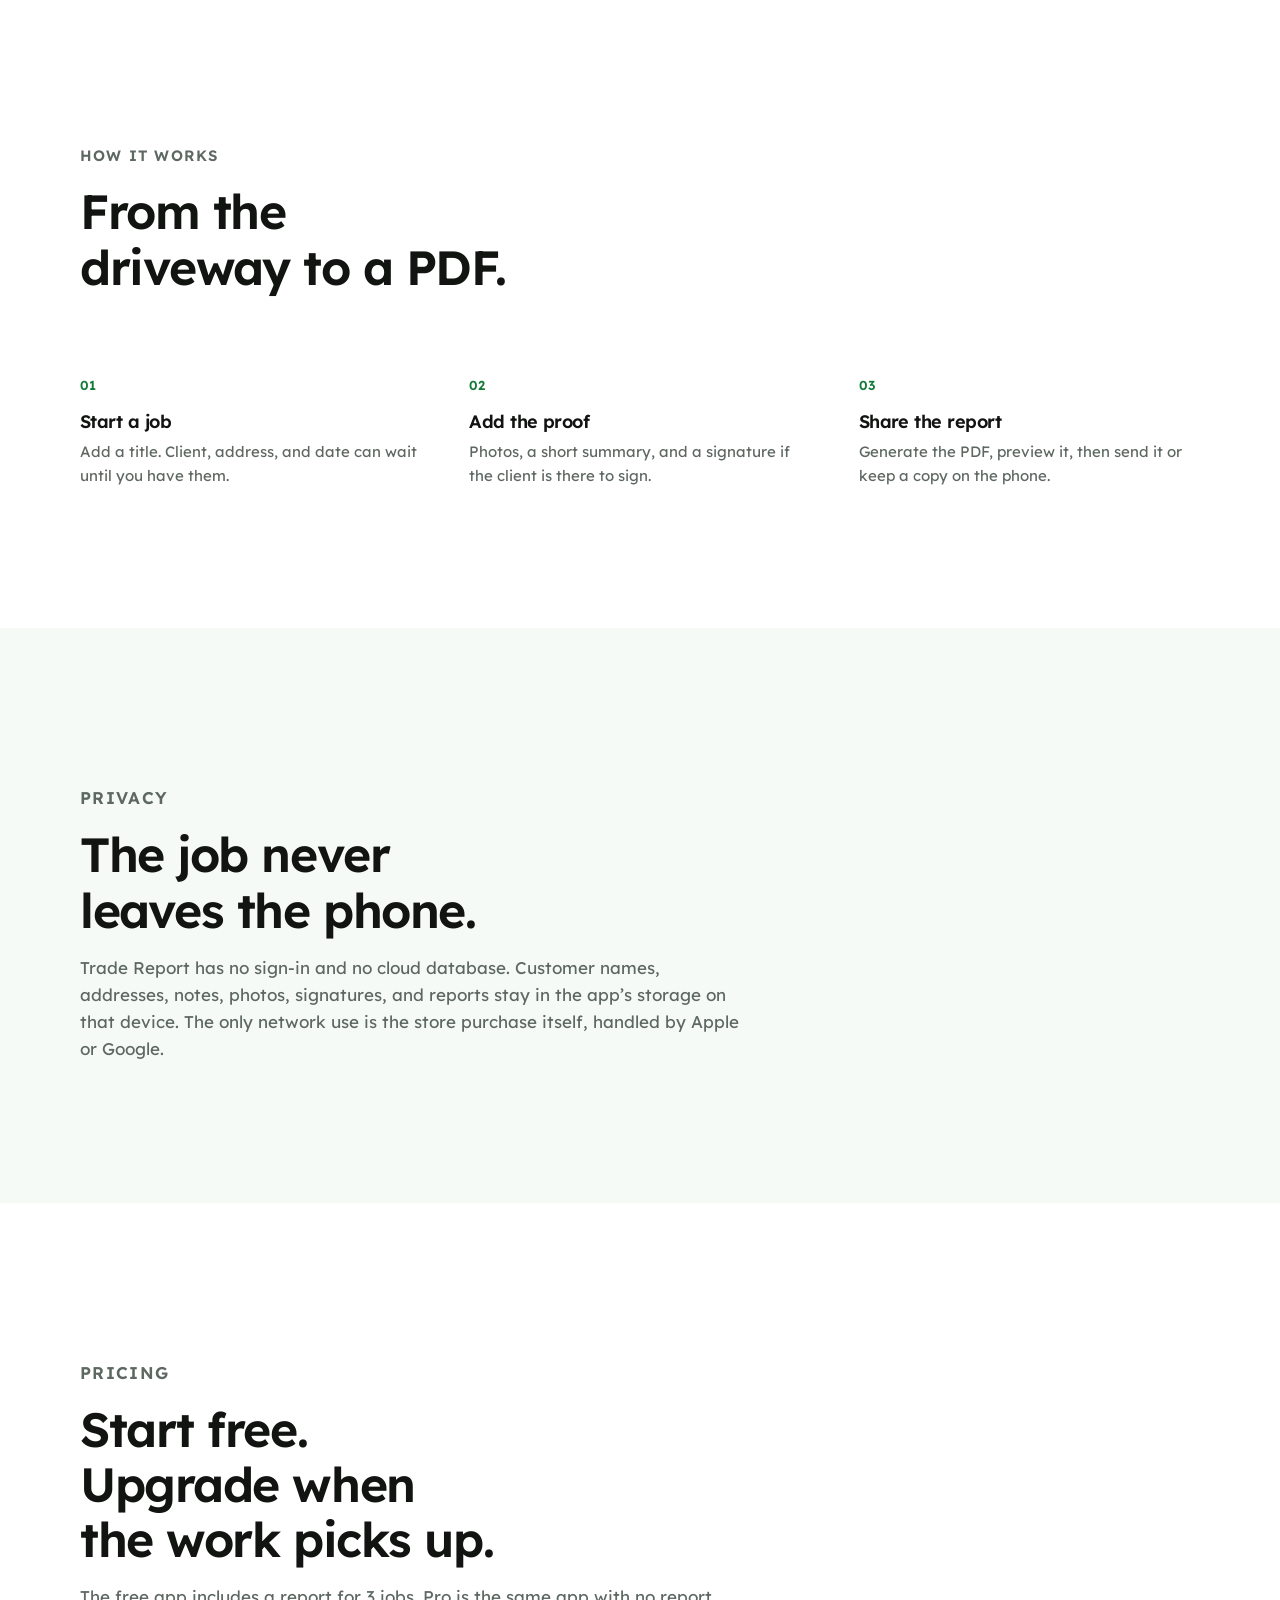
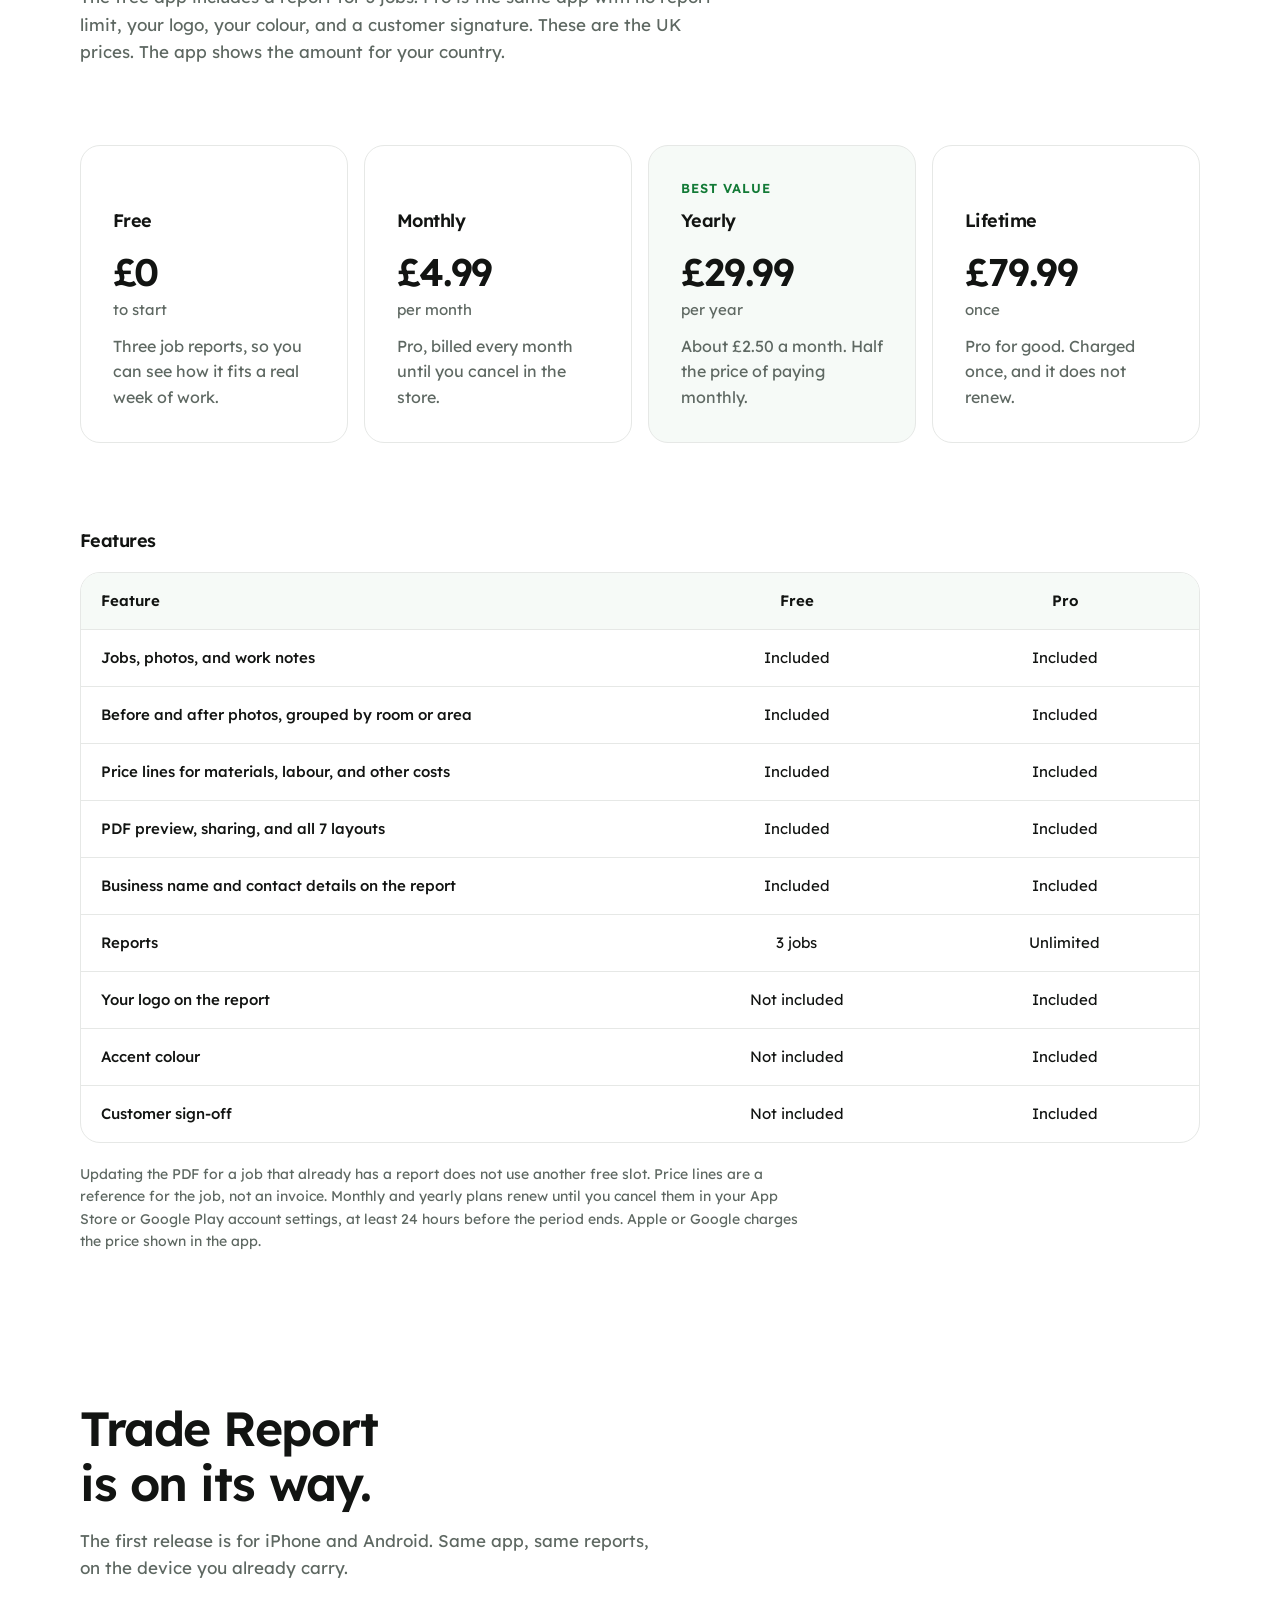
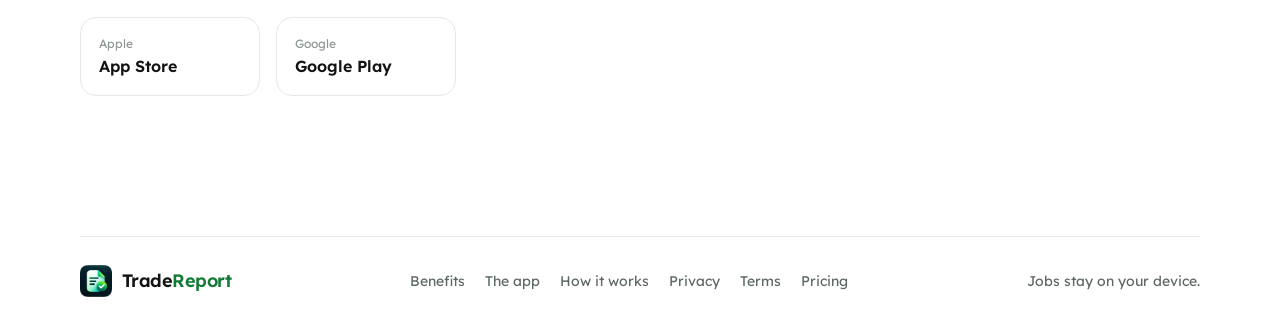
==== commit b495e62f: "Raise the Lifetime plan on the marketing site to £79.99. Align the public website with App Store and" ====
--- a/index.html
+++ b/index.html
@@ -388,7 +388,7 @@
           <article>
             <p class="plan-tag is-empty" aria-hidden="true">Best value</p>
             <h3>Lifetime</h3>
-            <p class="price"><span>£59.99</span> once</p>
+            <p class="price"><span>£79.99</span> once</p>
             <p class="plan-lead">Pro for good. Charged once, and it does not renew.</p>
           </article>
         </div>
